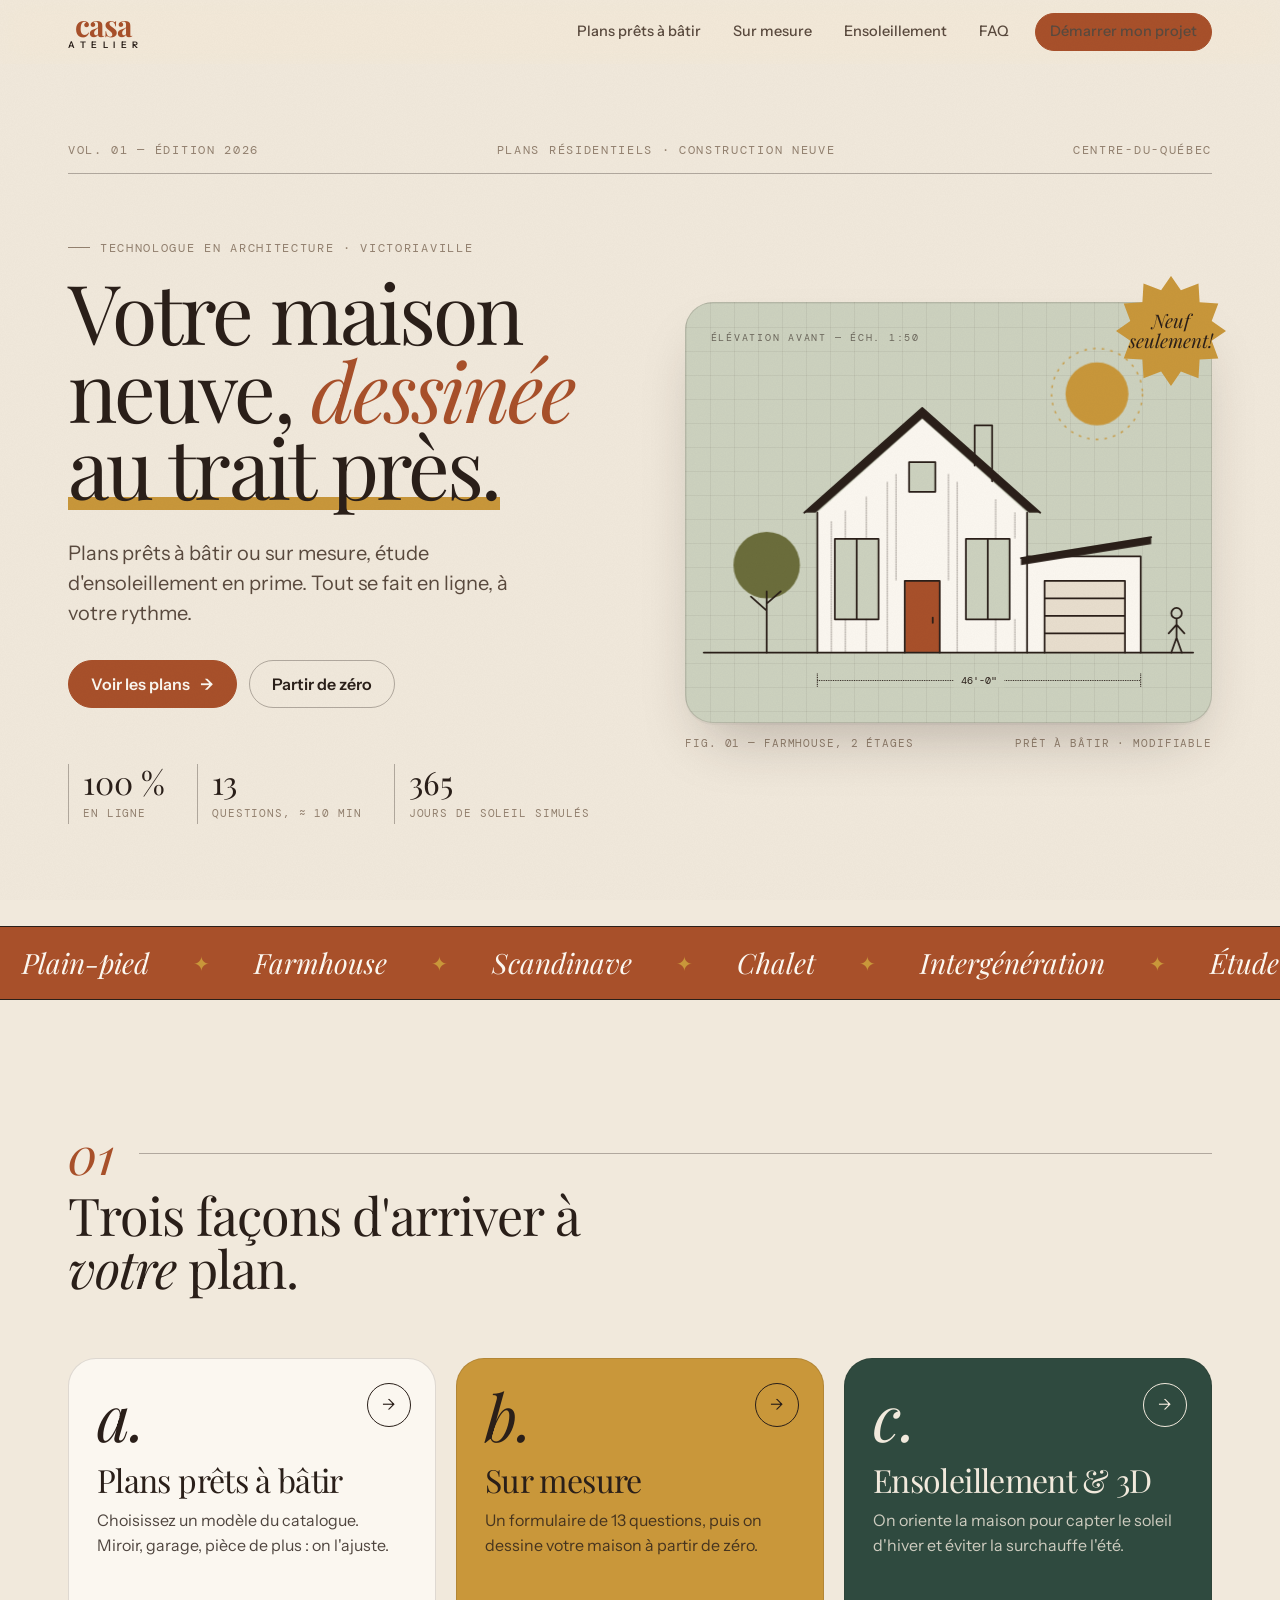
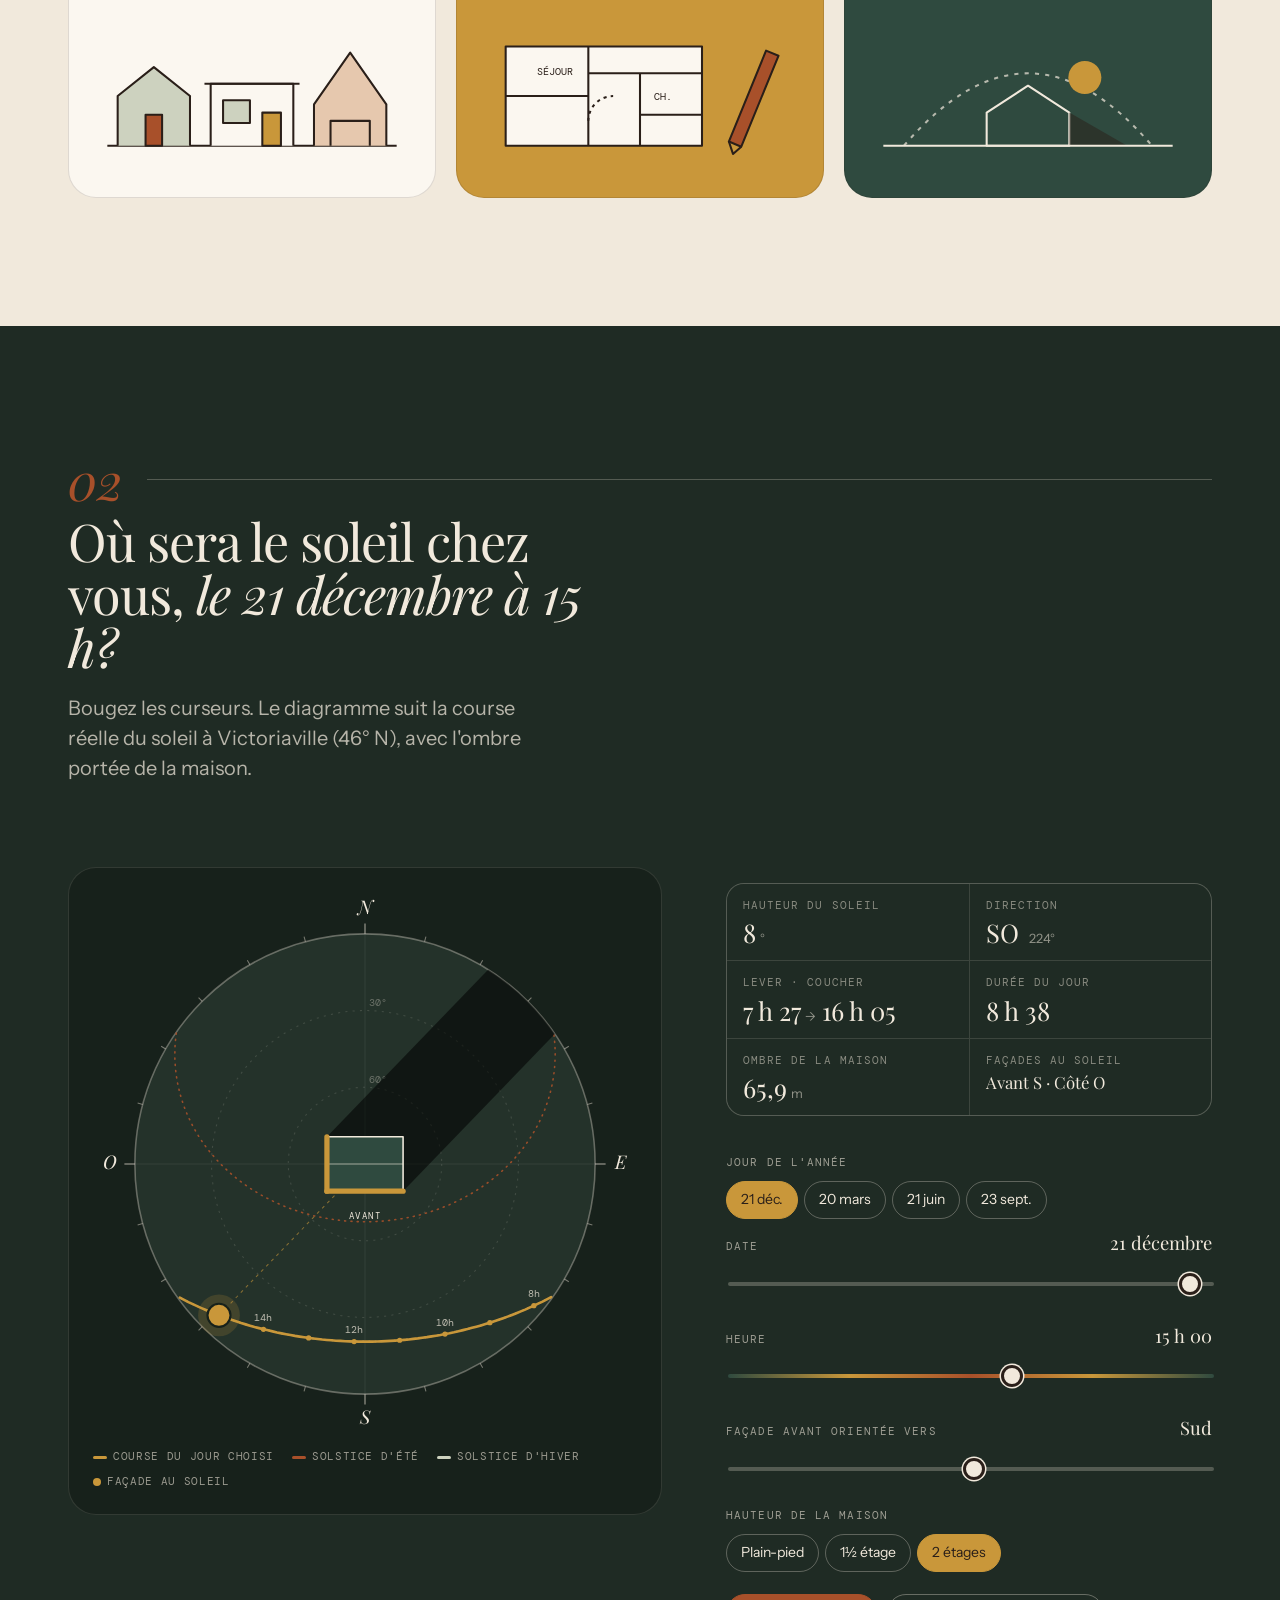
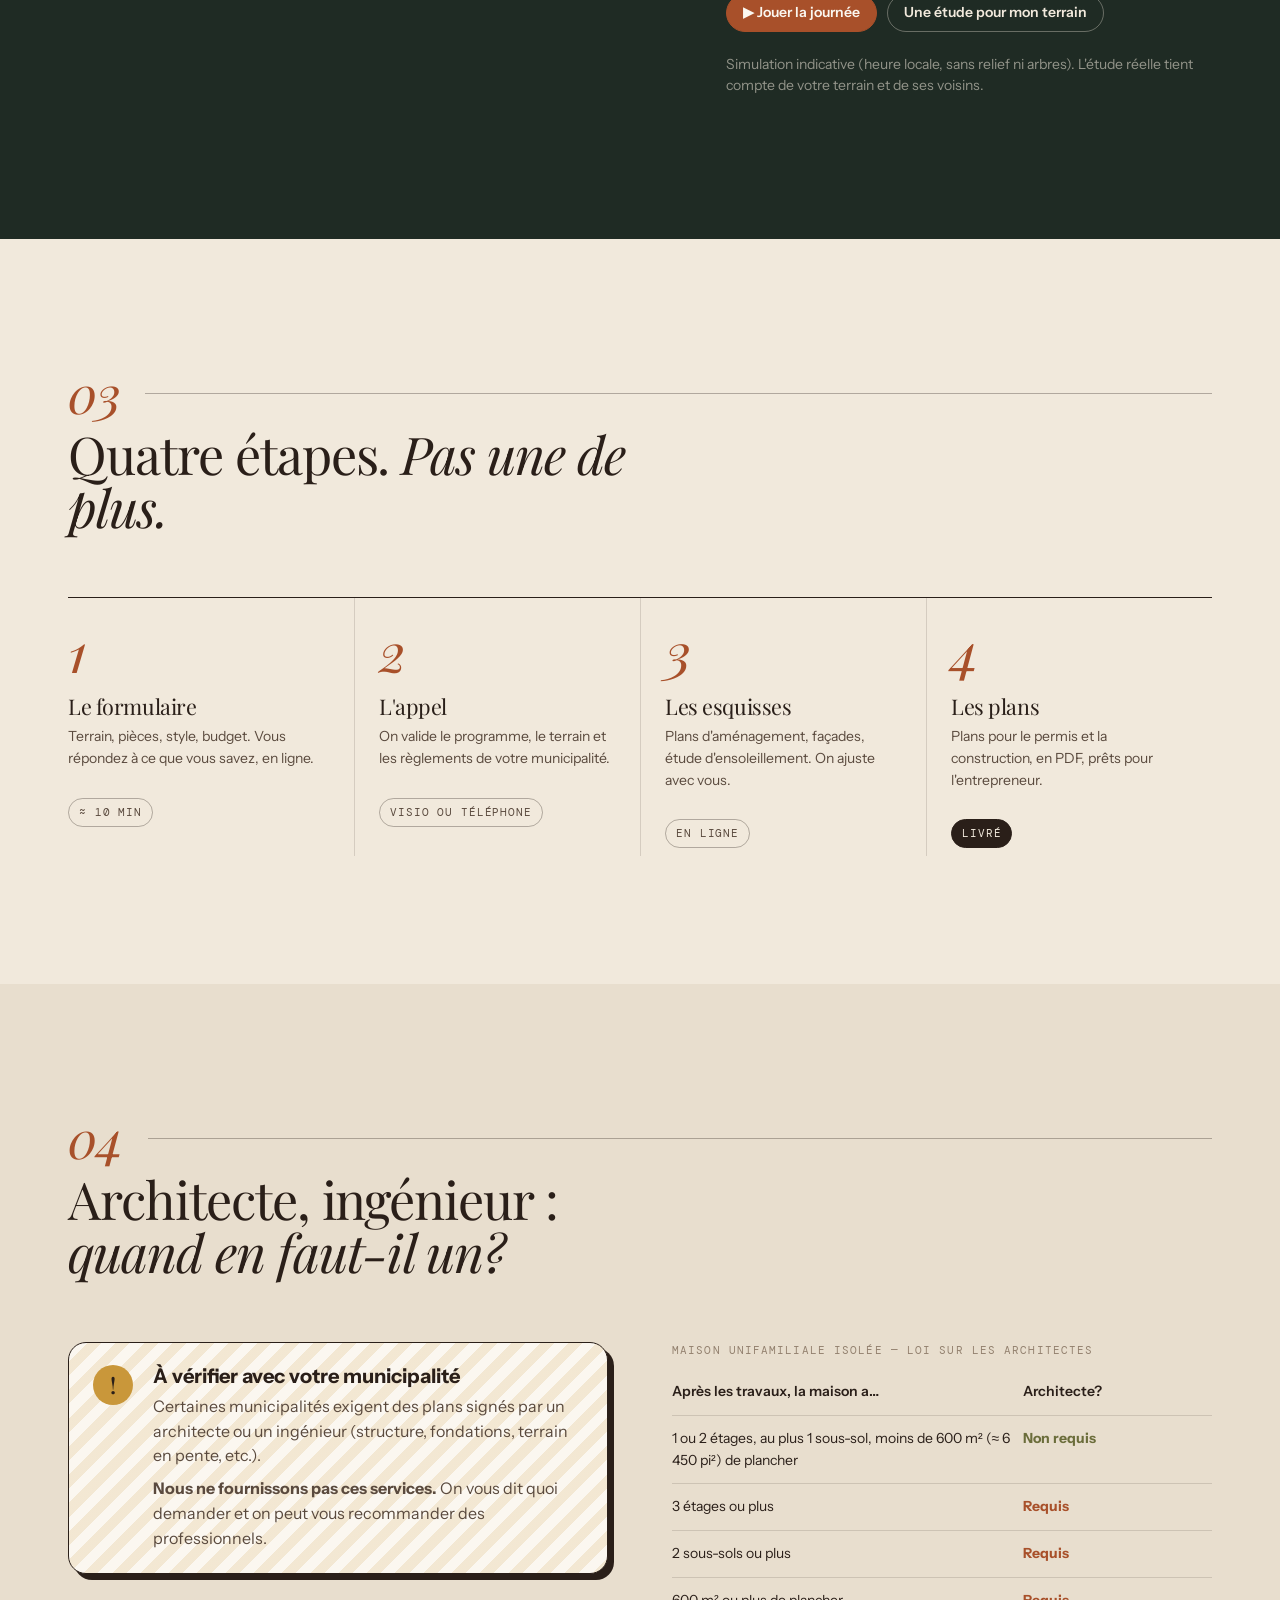
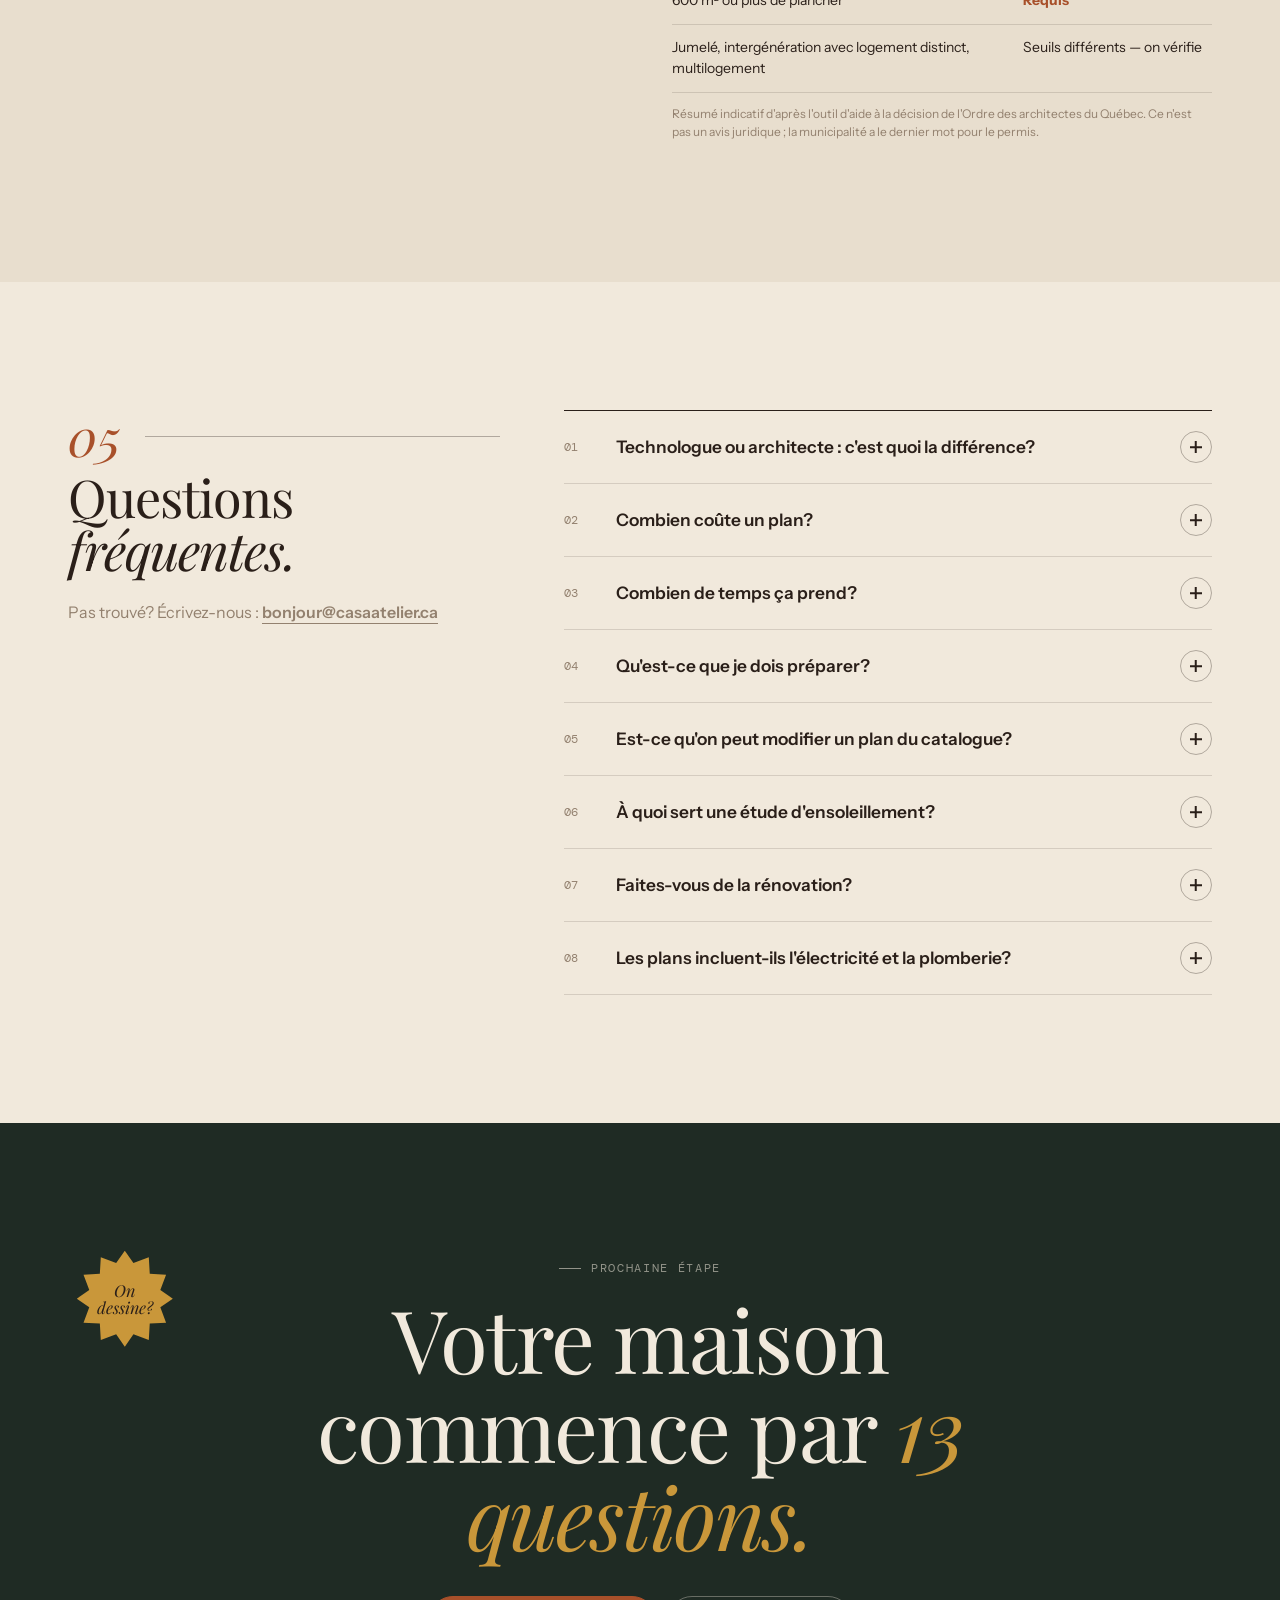
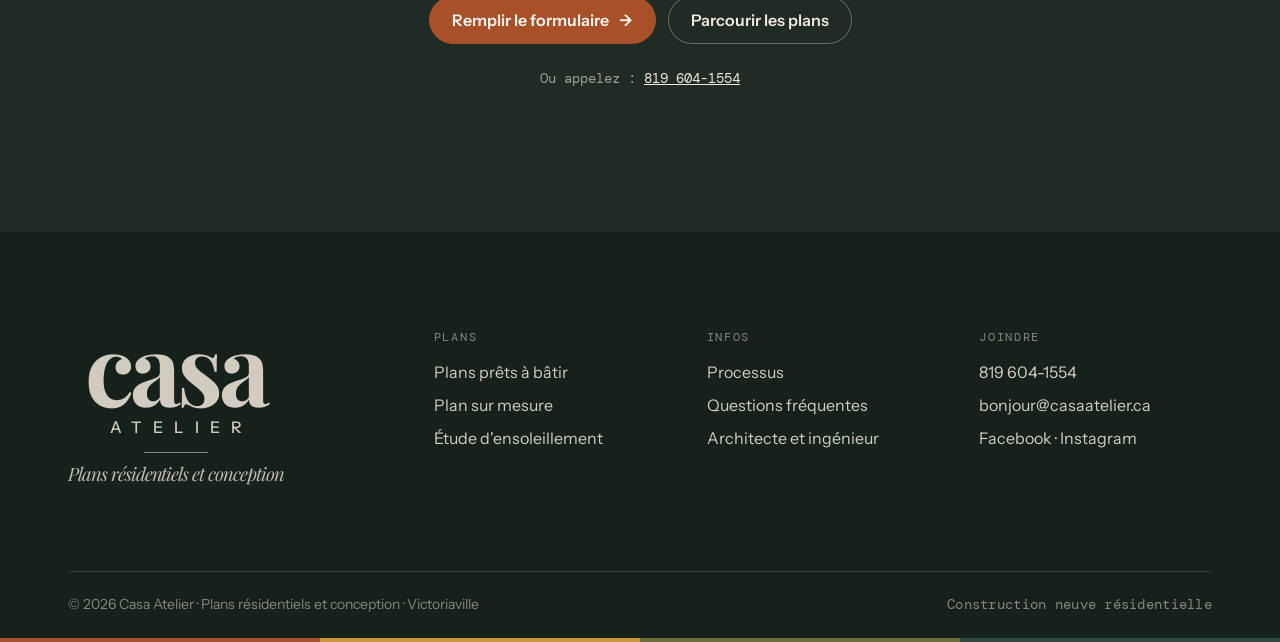
==== index.html @ b59f1036 "Site vitrine Casa Atelier : accueil, catalogue de plans, formulaire sur mesure Site statique (HTML, " ====
<!doctype html>
<html lang="fr-CA" class="no-js">
<head>
  <meta charset="utf-8">
  <meta name="viewport" content="width=device-width, initial-scale=1">
  <!-- Non indexable pour le moment : retirer cette ligne au lancement -->
  <meta name="robots" content="noindex, nofollow, noarchive">
  <title>Casa Atelier — Plans résidentiels et conception, Victoriaville</title>
  <meta name="description" content="Plans de maison neuve prêts à bâtir ou sur mesure, étude d'ensoleillement. Technologue en architecture à Victoriaville, Centre-du-Québec. Tout se fait en ligne.">
  <meta name="theme-color" content="#f1e9dc">
  <meta property="og:title" content="Casa Atelier — Plans résidentiels et conception">
  <meta property="og:description" content="Plans de maison neuve, prêts à bâtir ou sur mesure. Victoriaville, Centre-du-Québec.">
  <meta property="og:locale" content="fr_CA">
  <link rel="icon" href="assets/favicon.svg" type="image/svg+xml">
  <link rel="preconnect" href="https://fonts.googleapis.com">
  <link rel="preconnect" href="https://fonts.gstatic.com" crossorigin>
  <link href="https://fonts.googleapis.com/css2?family=DM+Mono:wght@400;500&family=Playfair+Display:ital,wght@0,400..900;1,400..900&family=Instrument+Sans:wght@400;500;600;700&display=swap" rel="stylesheet">
  <link rel="stylesheet" href="css/base.css">
  <link rel="stylesheet" href="css/accueil.css">
</head>
<body>
  <a class="skip" href="#contenu">Aller au contenu</a>

  <header class="nav" role="banner">
    <div class="wrap nav__inner">
      <a class="brand" href="index.html" aria-label="Casa Atelier — accueil">
        <span class="brand__word">casa</span>
        <span class="brand__sub">Atelier</span>
      </a>
      <button class="nav__toggle" aria-expanded="false" aria-controls="menu" aria-label="Menu"><span></span></button>
      <ul class="nav__links" id="menu">
        <li><a href="plans.html">Plans prêts à bâtir</a></li>
        <li><a href="sur-mesure.html">Sur mesure</a></li>
        <li><a href="index.html#soleil">Ensoleillement</a></li>
        <li><a href="index.html#faq">FAQ</a></li>
        <li class="nav__cta"><a class="btn btn--sm btn--accent" href="sur-mesure.html">Démarrer mon projet</a></li>
      </ul>
    </div>
  </header>

  <main id="contenu">

    <!-- ============ HÉROS ============ -->
    <section class="hero">
      <div class="wrap">
        <div class="hero__folio" aria-hidden="true">
          <span>Vol. 01 — Édition 2026</span>
          <span>Plans résidentiels · Construction neuve</span>
          <span>Centre-du-Québec</span>
        </div>

        <div class="hero__grid">
          <div>
            <span class="kicker">Technologue en architecture · Victoriaville</span>
            <h1 class="mt-2">Votre maison neuve, <em>dessinée</em> <span class="ul">au trait près.</span></h1>
            <p class="lede">Plans prêts à bâtir ou sur mesure, étude d'ensoleillement en prime. Tout se fait en ligne, à votre rythme.</p>
            <div class="row hero__cta">
              <a class="btn btn--accent" href="plans.html">Voir les plans <span class="arrow" aria-hidden="true">→</span></a>
              <a class="btn btn--ghost" href="sur-mesure.html">Partir de zéro</a>
            </div>
            <div class="hero__facts">
              <div><strong>100 %</strong><span>en ligne</span></div>
              <div><strong>13</strong><span>questions, ≈ 10 min</span></div>
              <div><strong>365</strong><span>jours de soleil simulés</span></div>
            </div>
          </div>

          <figure class="hero__art reveal" style="margin:0">
            <div class="burst hero__burst" aria-hidden="true"><span>Neuf<br>seulement!</span></div>
            <div class="hero__plate">
              <svg class="draw" viewBox="0 0 600 480" role="img" aria-labelledby="hero-t">
                <title id="hero-t">Élévation avant d'une maison de style farmhouse avec garage attenant</title>
                <text x="28" y="44" font-family="DM Mono, monospace" font-size="12" letter-spacing="2" fill="#2a1f19" opacity=".6">ÉLÉVATION AVANT — ÉCH. 1:50</text>
                <!-- soleil -->
                <g class="sun"><circle cx="470" cy="104" r="36" fill="#c9973a"/><circle cx="470" cy="104" r="52" fill="none" stroke="#c9973a" stroke-width="1.5" stroke-dasharray="3 7"/></g>
                <!-- remplissages -->
                <g class="fill">
                  <polygon points="150,240 270,133 390,240 390,400 150,400" fill="#fbf7f0"/>
                  <polygon points="135,240 270,120 405,240 392,240 270,132 148,240" fill="#2a1f19"/>
                  <rect x="390" y="290" width="130" height="110" fill="#fbf7f0"/>
                  <polygon points="383,292 532,268 532,276 383,300" fill="#2a1f19"/>
                  <rect x="250" y="318" width="40" height="82" fill="#a8502a"/>
                  <rect x="170" y="270" width="50" height="92" fill="#cdd2bf"/>
                  <rect x="320" y="270" width="50" height="92" fill="#cdd2bf"/>
                  <rect x="255" y="182" width="30" height="34" fill="#cdd2bf"/>
                  <circle cx="92" cy="300" r="38" fill="#6b6d3b"/>
                  <rect x="410" y="318" width="92" height="82" fill="#e8dece"/>
                </g>
                <!-- traits -->
                <g fill="none" stroke="#2a1f19" stroke-width="2" stroke-linejoin="round" stroke-linecap="round">
                  <path class="d1" pathLength="1" d="M150 400 V240 M390 240 V400 M135 240 L270 120 L405 240"/>
                  <path class="d1" pathLength="1" d="M330 186 V140 H350 V204"/>
                  <path class="d2" pathLength="1" d="M390 290 H520 V400 M383 292 L532 268"/>
                  <path class="d2" pathLength="1" d="M170 270 h50 v92 h-50 z M195 270 v92 M320 270 h50 v92 h-50 z M345 270 v92 M255 182 h30 v34 h-30 z"/>
                  <path class="d3" pathLength="1" d="M250 400 V318 H290 V400 M282 360 v6"/>
                  <path class="d3" pathLength="1" d="M410 400 V318 H502 V400 M410 338 H502 M410 358 H502 M410 378 H502"/>
                  <path class="d4" pathLength="1" d="M92 400 V330 M92 352 L74 336 M92 344 L108 330"/>
                  <path class="d4" pathLength="1" d="M561 383 V362 M561 383 L555 400 M561 383 L567 400 M561 368 L552 378 M561 368 L570 378"/>
                  <circle class="trace d4" pathLength="1" cx="561" cy="355" r="6"/>
                  <path class="d1" pathLength="1" d="M20 400 H580"/>
                </g>
                <!-- planches verticales -->
                <g stroke="#2a1f19" stroke-width=".8" opacity=".25" class="fill">
                  <path d="M166 250 V400 M182 238 V270 M182 362 V400 M230 205 V400 M240 196 V318 M300 196 V318 M310 205 V400 M376 240 V270 M376 362 V400 M230 205 M206 222 V270 M206 362 V400 M354 225 V270 M354 362 V400"/>
                </g>
                <!-- cote -->
                <g class="fill" font-family="DM Mono, monospace" font-size="12" fill="#2a1f19">
                  <path d="M150 432 H520 M150 424 V440 M520 424 V440" stroke="#2a1f19" stroke-width="1.2"/>
                  <rect x="306" y="424" width="58" height="16" fill="#cdd2bf"/>
                  <text x="335" y="436" text-anchor="middle">46'-0"</text>
                </g>
              </svg>
            </div>
            <figcaption class="hero__caption"><span>Fig. 01 — Farmhouse, 2 étages</span><span>Prêt à bâtir · modifiable</span></figcaption>
          </figure>
        </div>
      </div>
    </section>

    <div class="marquee" aria-hidden="true">
      <div class="marquee__track">
        <span>Plain-pied</span><span>Farmhouse</span><span>Scandinave</span><span>Chalet</span><span>Intergénération</span><span>Étude solaire</span><span>Plans pour permis</span><span>Modélisation 3D</span>
        <span>Plain-pied</span><span>Farmhouse</span><span>Scandinave</span><span>Chalet</span><span>Intergénération</span><span>Étude solaire</span><span>Plans pour permis</span><span>Modélisation 3D</span>
      </div>
    </div>

    <!-- ============ SERVICES ============ -->
    <section class="section" id="services">
      <div class="wrap">
        <div class="sec-head reveal">
          <span class="sec-head__num">01</span><span class="sec-head__rule"></span>
          <h2>Trois façons d'arriver à <em class="italic">votre</em> plan.</h2>
        </div>

        <div class="services">
          <a class="service service--a reveal" href="plans.html">
            <span class="service__go" aria-hidden="true">→</span>
            <span class="service__num">a.</span>
            <h3>Plans prêts à bâtir</h3>
            <p>Choisissez un modèle du catalogue. Miroir, garage, pièce de plus : on l'ajuste.</p>
            <div class="service__art" aria-hidden="true">
              <svg viewBox="0 0 300 120" fill="none" stroke="#2a1f19" stroke-width="2" stroke-linejoin="round">
                <path d="M10 110 H290"/>
                <path d="M20 110 V62 L55 34 L90 62 V110" fill="#cdd2bf"/><rect x="47" y="80" width="16" height="30" fill="#a8502a"/>
                <path d="M110 110 V50 H190 V110" fill="#fbf7f0"/><path d="M104 50 H196"/><rect x="122" y="66" width="26" height="22" fill="#cdd2bf"/><rect x="160" y="78" width="18" height="32" fill="#c9973a"/>
                <path d="M210 110 V70 L245 20 L280 70 V110" fill="#e6c8ae"/><path d="M226 110 V86 H264 V110"/>
              </svg>
            </div>
          </a>
          <a class="service service--b reveal" data-delay="1" href="sur-mesure.html">
            <span class="service__go" aria-hidden="true">→</span>
            <span class="service__num">b.</span>
            <h3>Sur mesure</h3>
            <p>Un formulaire de 13 questions, puis on dessine votre maison à partir de zéro.</p>
            <div class="service__art" aria-hidden="true">
              <svg viewBox="0 0 300 120" fill="none" stroke="#2a1f19" stroke-width="2" stroke-linejoin="round">
                <rect x="20" y="14" width="190" height="96" fill="#fbf7f0"/>
                <path d="M20 62 H100 V110 M100 62 V14 M100 40 H210 M150 40 V110 M150 80 H210"/>
                <path d="M100 86 a24 24 0 0 1 24 -24" stroke-dasharray="3 4"/>
                <text x="50" y="42" font-family="DM Mono" font-size="10" fill="#2a1f19" stroke="none">SÉJOUR</text>
                <text x="164" y="66" font-family="DM Mono" font-size="10" fill="#2a1f19" stroke="none">CH.</text>
                <path d="M236 106 L272 18 L284 23 L248 111 Z" fill="#a8502a"/><path d="M236 106 L240 118 L248 111"/>
              </svg>
            </div>
          </a>
          <a class="service service--c reveal" data-delay="2" href="#soleil">
            <span class="service__go" aria-hidden="true">→</span>
            <span class="service__num">c.</span>
            <h3>Ensoleillement &amp; 3D</h3>
            <p>On oriente la maison pour capter le soleil d'hiver et éviter la surchauffe l'été.</p>
            <div class="service__art" aria-hidden="true">
              <svg viewBox="0 0 300 120" fill="none" stroke="#f1e9dc" stroke-width="2" stroke-linejoin="round">
                <path d="M30 110 Q150 -30 270 110" stroke-dasharray="4 6" opacity=".7"/>
                <circle cx="205" cy="44" r="16" fill="#c9973a" stroke="none"/>
                <path d="M110 110 V78 L150 52 L190 78 V110 Z" fill="#2f4a3f"/>
                <path d="M190 110 L246 110 L190 78 Z" fill="#2a1f19" stroke="none" opacity=".5"/>
                <path d="M10 110 H290"/>
              </svg>
            </div>
          </a>
        </div>
      </div>
    </section>

    <!-- ============ ENSOLEILLEMENT ============ -->
    <section class="section section--ink sun" id="soleil">
      <div class="wrap">
        <div class="sec-head reveal">
          <span class="sec-head__num">02</span><span class="sec-head__rule"></span>
          <h2>Où sera le soleil chez vous, <em class="italic">le 21 décembre à 15 h?</em></h2>
          <p class="lede">Bougez les curseurs. Le diagramme suit la course réelle du soleil à Victoriaville (46° N), avec l'ombre portée de la maison.</p>
        </div>

        <div class="sun__grid">
          <div class="sun__stage reveal">
            <svg id="sun-svg" viewBox="0 0 520 520" role="img" aria-labelledby="sun-t sun-d">
              <title id="sun-t">Diagramme solaire interactif</title>
              <desc id="sun-d">Vue de dessus : le centre est le zénith, le cercle extérieur l'horizon. La maison est au centre avec son ombre.</desc>
            </svg>
            <div class="sun__legend" aria-hidden="true">
              <span><i style="background:#c9973a"></i>Course du jour choisi</span>
              <span><i style="background:#a8502a"></i>Solstice d'été</span>
              <span><i style="background:#cdd2bf"></i>Solstice d'hiver</span>
              <span><i style="background:#c9973a;height:8px;width:8px;border-radius:50%"></i>Façade au soleil</span>
            </div>
          </div>

          <div class="sun__panel reveal" data-delay="1">
            <dl class="sun__readout" aria-live="polite">
              <div><dt>Hauteur du soleil</dt><dd id="r-alt">—</dd></div>
              <div><dt>Direction</dt><dd id="r-az">—</dd></div>
              <div><dt>Lever · coucher</dt><dd id="r-rise">—</dd></div>
              <div><dt>Durée du jour</dt><dd id="r-len">—</dd></div>
              <div><dt>Ombre de la maison</dt><dd id="r-shadow">—</dd></div>
              <div><dt>Façades au soleil</dt><dd id="r-faces">—</dd></div>
            </dl>

            <div class="ctl">
              <span class="ctl__label" id="lbl-saison">Jour de l'année</span>
              <div class="seg" role="group" aria-labelledby="lbl-saison">
                <button type="button" data-day="355" aria-pressed="true">21 déc.</button>
                <button type="button" data-day="79">20 mars</button>
                <button type="button" data-day="172">21 juin</button>
                <button type="button" data-day="266">23 sept.</button>
              </div>
              <div class="ctl__head"><label for="in-day">Date</label><output id="o-day" for="in-day">21 décembre</output></div>
              <input class="range range--plain" id="in-day" type="range" min="1" max="365" value="355">
            </div>

            <div class="ctl">
              <div class="ctl__head"><label for="in-hour">Heure</label><output id="o-hour" for="in-hour">15 h 00</output></div>
              <input class="range" id="in-hour" type="range" min="300" max="1320" step="5" value="900">
            </div>

            <div class="ctl">
              <div class="ctl__head"><label for="in-rot">Façade avant orientée vers</label><output id="o-rot" for="in-rot">Sud</output></div>
              <input class="range range--plain" id="in-rot" type="range" min="0" max="355" step="5" value="180">
            </div>

            <div class="ctl">
              <span class="ctl__label" id="lbl-et">Hauteur de la maison</span>
              <div class="seg" role="group" aria-labelledby="lbl-et">
                <button type="button" data-h="5.5" aria-pressed="false">Plain-pied</button>
                <button type="button" data-h="7.5" aria-pressed="false">1½ étage</button>
                <button type="button" data-h="9" aria-pressed="true">2 étages</button>
              </div>
            </div>

            <div class="sun__play">
              <button class="btn btn--accent btn--sm" type="button" id="btn-play" aria-pressed="false">▶ Jouer la journée</button>
              <a class="btn btn--ghost btn--sm" href="sur-mesure.html">Une étude pour mon terrain</a>
            </div>
            <p class="sun__note">Simulation indicative (heure locale, sans relief ni arbres). L'étude réelle tient compte de votre terrain et de ses voisins.</p>
          </div>
        </div>
      </div>
    </section>

    <!-- ============ PROCESSUS ============ -->
    <section class="section" id="processus">
      <div class="wrap">
        <div class="sec-head reveal">
          <span class="sec-head__num">03</span><span class="sec-head__rule"></span>
          <h2>Quatre étapes. <em class="italic">Pas une de plus.</em></h2>
        </div>
        <ol class="steps reveal" style="list-style:none;margin:0;padding:0">
          <li class="step">
            <span class="step__n">1</span>
            <h3>Le formulaire</h3>
            <p>Terrain, pièces, style, budget. Vous répondez à ce que vous savez, en ligne.</p>
            <span class="tag">≈ 10 min</span>
          </li>
          <li class="step">
            <span class="step__n">2</span>
            <h3>L'appel</h3>
            <p>On valide le programme, le terrain et les règlements de votre municipalité.</p>
            <span class="tag">Visio ou téléphone</span>
          </li>
          <li class="step">
            <span class="step__n">3</span>
            <h3>Les esquisses</h3>
            <p>Plans d'aménagement, façades, étude d'ensoleillement. On ajuste avec vous.</p>
            <span class="tag">En ligne</span>
          </li>
          <li class="step">
            <span class="step__n">4</span>
            <h3>Les plans</h3>
            <p>Plans pour le permis et la construction, en PDF, prêts pour l'entrepreneur.</p>
            <span class="tag tag--solid">Livré</span>
          </li>
        </ol>
      </div>
    </section>

    <!-- ============ AVIS ============ -->
    <section class="section section--paper2" id="avis">
      <div class="wrap">
        <div class="sec-head reveal">
          <span class="sec-head__num">04</span><span class="sec-head__rule"></span>
          <h2>Architecte, ingénieur : <em class="italic">quand en faut-il un?</em></h2>
        </div>
        <div class="rules">
          <div class="reveal">
            <div class="notice" role="note">
              <span class="notice__icon" aria-hidden="true">!</span>
              <div>
                <h3>À vérifier avec votre municipalité</h3>
                <p>Certaines municipalités exigent des plans signés par un architecte ou un ingénieur (structure, fondations, terrain en pente, etc.).</p>
                <p><strong>Nous ne fournissons pas ces services.</strong> On vous dit quoi demander et on peut vous recommander des professionnels.</p>
              </div>
            </div>
          </div>
          <div class="reveal" data-delay="1">
            <table class="rules__table">
              <caption>Maison unifamiliale isolée — Loi sur les architectes</caption>
              <thead><tr><th scope="col">Après les travaux, la maison a…</th><th scope="col">Architecte?</th></tr></thead>
              <tbody>
                <tr><td>1 ou 2 étages, au plus 1 sous-sol, moins de 600 m² (≈ 6 450 pi²) de plancher</td><td class="ok">Non requis</td></tr>
                <tr><td>3 étages ou plus</td><td class="no">Requis</td></tr>
                <tr><td>2 sous-sols ou plus</td><td class="no">Requis</td></tr>
                <tr><td>600 m² ou plus de plancher</td><td class="no">Requis</td></tr>
                <tr><td>Jumelé, intergénération avec logement distinct, multilogement</td><td>Seuils différents — on vérifie</td></tr>
              </tbody>
            </table>
            <p class="rules__src">Résumé indicatif d'après l'outil d'aide à la décision de l'Ordre des architectes du Québec. Ce n'est pas un avis juridique ; la municipalité a le dernier mot pour le permis.</p>
          </div>
        </div>
      </div>
    </section>

    <!-- ============ FAQ ============ -->
    <section class="section" id="faq">
      <div class="wrap faq">
        <div class="reveal">
          <div class="sec-head" style="margin-bottom:24px">
            <span class="sec-head__num">05</span><span class="sec-head__rule"></span>
            <h2>Questions <em class="italic">fréquentes.</em></h2>
          </div>
          <p class="muted">Pas trouvé? Écrivez-nous : <a class="link" data-bt="courriel" href="#">bonjour@casaatelier.ca</a></p>
        </div>
        <div class="faq__list reveal" data-delay="1">
          <details>
            <summary><span class="n">01</span>Technologue ou architecte : c'est quoi la différence?<span class="plus" aria-hidden="true"></span></summary>
            <div><p>Pour une maison unifamiliale de 1 ou 2 étages, un technologue en architecture peut concevoir vos plans. Au-delà de certains seuils (voir plus haut), la loi exige un architecte.</p></div>
          </details>
          <details>
            <summary><span class="n">02</span>Combien coûte un plan?<span class="plus" aria-hidden="true"></span></summary>
            <div><p>Ça dépend de la superficie, du nombre d'étages et de la complexité. Un plan du catalogue coûte moins cher qu'un plan sur mesure. Envoyez le formulaire : vous recevez une estimation.</p></div>
          </details>
          <details>
            <summary><span class="n">03</span>Combien de temps ça prend?<span class="plus" aria-hidden="true"></span></summary>
            <div><p>Un modèle du catalogue sans changement se livre rapidement. Pour le sur mesure, le délai dépend surtout du nombre d'allers-retours sur les esquisses. Plus vos idées sont claires au départ, plus ça va vite.</p></div>
          </details>
          <details>
            <summary><span class="n">04</span>Qu'est-ce que je dois préparer?<span class="plus" aria-hidden="true"></span></summary>
            <div><p>Le certificat de localisation ou le plan du terrain, le règlement de zonage de votre municipalité (marges, hauteur, revêtements), et vos inspirations (Pinterest, photos, croquis). Rien n'est obligatoire pour commencer.</p></div>
          </details>
          <details>
            <summary><span class="n">05</span>Est-ce qu'on peut modifier un plan du catalogue?<span class="plus" aria-hidden="true"></span></summary>
            <div><p>Oui : effet miroir, garage ajouté ou agrandi, pièce de plus, sous-sol, revêtement. Indiquez le modèle dans le formulaire et décrivez les changements.</p></div>
          </details>
          <details>
            <summary><span class="n">06</span>À quoi sert une étude d'ensoleillement?<span class="plus" aria-hidden="true"></span></summary>
            <div><p>À placer les pièces de vie et les fenêtres au bon endroit : soleil d'hiver dans le séjour, moins de surchauffe l'été, terrasse au soleil en fin de journée. C'est gratuit en énergie et ça se décide sur papier.</p></div>
          </details>
          <details>
            <summary><span class="n">07</span>Faites-vous de la rénovation?<span class="plus" aria-hidden="true"></span></summary>
            <div><p>Non : on se concentre sur la construction neuve résidentielle (maison, chalet, intergénération, jumelé, garage détaché).</p></div>
          </details>
          <details>
            <summary><span class="n">08</span>Les plans incluent-ils l'électricité et la plomberie?<span class="plus" aria-hidden="true"></span></summary>
            <div><p>Les plans pour permis comprennent les vues en plan, les façades, une coupe type et les détails de construction. Les plans mécaniques détaillés (électricité, plomberie, ventilation) sont faits par les entrepreneurs spécialisés.</p></div>
          </details>
        </div>
      </div>
    </section>

    <!-- ============ APPEL FINAL ============ -->
    <section class="section section--ink final">
      <div class="burst final__burst" aria-hidden="true"><span>On<br>dessine?</span></div>
      <div class="wrap reveal">
        <span class="kicker">Prochaine étape</span>
        <h2 class="mt-2">Votre maison commence par <em>13 questions.</em></h2>
        <div class="row">
          <a class="btn btn--accent" href="sur-mesure.html">Remplir le formulaire <span class="arrow" aria-hidden="true">→</span></a>
          <a class="btn btn--ghost" href="plans.html">Parcourir les plans</a>
        </div>
        <p class="final__phone">Ou appelez : <a data-bt="telephone" href="#">819 604-1554</a></p>
      </div>
    </section>
  </main>

  <footer class="footer">
    <div class="wrap">
      <div class="footer__grid">
        <div>
          <a class="lockup footer__big" href="index.html" aria-label="Casa Atelier — accueil">
            <span class="lockup__word">casa</span>
            <span class="lockup__sub">Atelier</span>
            <span class="lockup__rule" aria-hidden="true"></span>
            <span class="lockup__tag">Plans résidentiels et conception</span>
          </a>
        </div>
        <div>
          <h4>Plans</h4>
          <ul>
            <li><a href="plans.html">Plans prêts à bâtir</a></li>
            <li><a href="sur-mesure.html">Plan sur mesure</a></li>
            <li><a href="index.html#soleil">Étude d'ensoleillement</a></li>
          </ul>
        </div>
        <div>
          <h4>Infos</h4>
          <ul>
            <li><a href="index.html#processus">Processus</a></li>
            <li><a href="index.html#faq">Questions fréquentes</a></li>
            <li><a href="index.html#avis">Architecte et ingénieur</a></li>
          </ul>
        </div>
        <div>
          <h4>Joindre</h4>
          <ul>
            <li><a data-bt="telephone" href="#">819 604-1554</a></li>
            <li><a data-bt="courriel" href="#">bonjour@casaatelier.ca</a></li>
            <li><a data-bt="facebook" href="#" rel="noopener">Facebook</a> · <a data-bt="instagram" href="#" rel="noopener">Instagram</a></li>
          </ul>
        </div>
      </div>
      <div class="footer__base">
        <span>© <span data-bt="annee">2026</span> Casa Atelier · Plans résidentiels et conception · Victoriaville</span>
        <span class="mono">Construction neuve résidentielle</span>
      </div>
    </div>
    <div class="stripes stripes--thin" aria-hidden="true"><span></span><span></span><span></span><span></span></div>
  </footer>

  <script src="js/config.js"></script>
  <script src="js/site.js"></script>
  <script src="js/soleil.js"></script>
</body>
</html>
---- css/base.css ----
/* ==========================================================================
   Casa Atelier — Plans résidentiels et conception
   Système visuel : 50 % Apple (espace, clarté, verre dépoli, mouvement doux)
                    25 % magazine d'architecture (folios, filets, serif éditorial)
                    25 % catalogue rétro années 60 (bandes de couleur, étiquettes,
                         pastilles « N° », pastel crème, éclats)
   ========================================================================== */

:root {
  /* Papier et encre */
  --paper: #f1e9dc;
  --paper-2: #e8dece;
  --paper-3: #ddd1bd;
  --white: #fbf7f0;
  --ink: #2a1f19;
  --ink-2: #5a4a3e;
  --ink-3: #93816f;
  --line: rgba(42, 31, 25, 0.14);
  --line-strong: rgba(42, 31, 25, 0.32);

  /* Palette Casa Atelier (rouille, ocre, olive, forêt) — noms hérités du premier jet */
  --forest: #1f2b24;
  --forest-2: #17211b;
  --tangerine: #a8502a;
  --tangerine-2: #8c3f1e;
  --mustard: #c9973a;
  --avocado: #6b6d3b;
  --teal: #2f4a3f;
  --sky: #cdd2bf;
  --blush: #e6c8ae;

  /* Typographie */
  --f-display: "Playfair Display", "Didot", "Bodoni 72", Georgia, serif;
  --f-body: "Instrument Sans", -apple-system, BlinkMacSystemFont, "Segoe UI", sans-serif;
  --f-mono: "DM Mono", ui-monospace, "SFMono-Regular", Consolas, monospace;

  /* Échelle */
  --t-xs: 0.75rem;
  --t-sm: 0.875rem;
  --t-md: 1rem;
  --t-lg: 1.25rem;
  --t-xl: clamp(1.5rem, 1.2rem + 1.2vw, 2rem);
  --t-2xl: clamp(2rem, 1.4rem + 2.6vw, 3.25rem);
  --t-3xl: clamp(2.6rem, 1.6rem + 4.8vw, 5.5rem);
  --t-hero: clamp(3rem, 1.4rem + 7.4vw, 8.5rem);

  /* Formes et mouvement */
  --r-sm: 10px;
  --r-md: 18px;
  --r-lg: 28px;
  --r-pill: 999px;
  --shadow: 0 1px 0 rgba(42, 31, 25, 0.04), 0 12px 32px -12px rgba(42, 31, 25, 0.18);
  --shadow-lg: 0 2px 0 rgba(42, 31, 25, 0.04), 0 30px 60px -20px rgba(42, 31, 25, 0.28);
  --ease: cubic-bezier(0.22, 1, 0.36, 1);

  --gutter: clamp(16px, 4vw, 48px);
  --max: 1240px;
  --nav-h: 64px;
}

/* ---------- Réinitialisation ---------- */
*, *::before, *::after { box-sizing: border-box; }
html { -webkit-text-size-adjust: 100%; scroll-behavior: smooth; scroll-padding-top: calc(var(--nav-h) + 16px); }
body {
  margin: 0;
  background: var(--paper);
  color: var(--ink);
  font-family: var(--f-body);
  font-size: var(--t-md);
  line-height: 1.55;
  -webkit-font-smoothing: antialiased;
  text-rendering: optimizeLegibility;
  overflow-x: hidden;
}
img, svg { display: block; max-width: 100%; }
a { color: inherit; }
button, input, select, textarea { font: inherit; color: inherit; }
::selection { background: var(--mustard); color: var(--ink); }
:focus-visible { outline: 2.5px solid var(--tangerine); outline-offset: 3px; border-radius: 6px; }

/* Grain de papier très discret (catalogue imprimé) */
body::before {
  content: "";
  position: fixed; inset: 0;
  pointer-events: none; z-index: 1000;
  opacity: 0.35;
  mix-blend-mode: multiply;
  background-image: url("data:image/svg+xml;utf8,<svg xmlns='http://www.w3.org/2000/svg' width='160' height='160'><filter id='n'><feTurbulence type='fractalNoise' baseFrequency='.9' numOctaves='2' stitchTiles='stitch'/><feColorMatrix values='0 0 0 0 0.11  0 0 0 0 0.1  0 0 0 0 0.09  0 0 0 0.09 0'/></filter><rect width='100%' height='100%' filter='url(%23n)'/></svg>");
}

.sr-only {
  position: absolute; width: 1px; height: 1px; padding: 0; margin: -1px;
  overflow: hidden; clip: rect(0 0 0 0); white-space: nowrap; border: 0;
}
.skip {
  position: absolute; left: 16px; top: -60px; z-index: 2000;
  background: var(--ink); color: var(--paper); padding: 10px 16px; border-radius: var(--r-pill);
  text-decoration: none; transition: top .2s;
}
.skip:focus { top: 12px; }

/* ---------- Mise en page ---------- */
.wrap { width: 100%; max-width: var(--max); margin-inline: auto; padding-inline: var(--gutter); }
.section { padding-block: clamp(72px, 10vw, 140px); position: relative; }
.section--tight { padding-block: clamp(48px, 6vw, 80px); }
.section--ink { background: var(--forest); color: var(--paper); }
.section--paper2 { background: var(--paper-2); }

/* ---------- Typographie ---------- */
.display, h1, h2, h3 {
  font-family: var(--f-display);
  font-weight: 400;
  font-variation-settings: "SOFT" 100, "WONK" 0, "opsz" 144;
  letter-spacing: -0.02em;
  line-height: 1.02;
  margin: 0;
}
h1 { font-size: var(--t-3xl); }
h2 { font-size: var(--t-2xl); }
h3 { font-size: var(--t-xl); line-height: 1.12; }
.italic, em.display-em {
  font-style: italic;
  font-variation-settings: "SOFT" 100, "WONK" 1, "opsz" 144;
}
p { margin: 0 0 1em; }
.lede { font-size: var(--t-lg); color: var(--ink-2); max-width: 36ch; line-height: 1.5; }
.section--ink .lede { color: rgba(241, 233, 220, 0.72); }

/* Étiquette mono façon fiche technique : « N° 03 — SERVICE » */
.kicker {
  font-family: var(--f-mono);
  font-size: var(--t-xs);
  letter-spacing: 0.14em;
  text-transform: uppercase;
  color: var(--ink-3);
  display: inline-flex; align-items: center; gap: 10px;
}
.kicker::before {
  content: ""; width: 22px; height: 1px; background: currentColor;
}
.section--ink .kicker { color: rgba(241, 233, 220, 0.55); }

.mono { font-family: var(--f-mono); letter-spacing: 0.02em; }

/* En-tête de section façon magazine : numéro + filet + titre */
.sec-head {
  display: grid;
  grid-template-columns: auto 1fr;
  gap: 8px 24px;
  align-items: end;
  margin-bottom: clamp(36px, 5vw, 64px);
}
.sec-head__num {
  font-family: var(--f-display);
  font-size: var(--t-2xl);
  font-style: italic;
  color: var(--tangerine);
  line-height: 1;
}
.sec-head__rule { height: 1px; background: var(--line-strong); align-self: center; }
.section--ink .sec-head__rule { background: rgba(241, 233, 220, 0.25); }
.sec-head h2 { grid-column: 1 / -1; max-width: 18ch; }
.sec-head .lede { grid-column: 1 / -1; margin-top: 12px; }

/* ---------- Bande 1965 (trois couleurs) ---------- */
.stripes {
  display: flex; height: 10px; width: 100%;
}
.stripes span { flex: 1; }
.stripes span:nth-child(1) { background: var(--tangerine); }
.stripes span:nth-child(2) { background: var(--mustard); }
.stripes span:nth-child(3) { background: var(--avocado); }
.stripes span:nth-child(4) { background: var(--teal); }
.stripes--thin { height: 4px; }
.stripes--short { width: 88px; height: 6px; border-radius: 3px; overflow: hidden; }

/* ---------- Boutons ---------- */
.btn {
  --bg: var(--ink); --fg: var(--paper);
  display: inline-flex; align-items: center; justify-content: center; gap: 10px;
  min-height: 48px; padding: 0 22px;
  border-radius: var(--r-pill);
  border: 1.5px solid var(--bg);
  background: var(--bg); color: var(--fg);
  font-weight: 600; font-size: var(--t-md);
  text-decoration: none; cursor: pointer;
  transition: transform .35s var(--ease), background .2s, color .2s, box-shadow .35s var(--ease);
  white-space: nowrap;
}
.btn:hover { transform: translateY(-2px); box-shadow: 0 10px 24px -10px rgba(42,31,25,.45); }
.btn:active { transform: translateY(0); }
.btn--accent { --bg: var(--tangerine); --fg: var(--white); }
.btn--accent:hover { --bg: var(--tangerine-2); }
.btn--ghost { --bg: transparent; --fg: var(--ink); border-color: var(--line-strong); }
.btn--ghost:hover { --bg: var(--ink); --fg: var(--paper); }
.section--ink .btn--ghost { --fg: var(--paper); border-color: rgba(241,233,220,.35); }
.section--ink .btn--ghost:hover { --bg: var(--paper); --fg: var(--ink); }
.btn--sm { min-height: 38px; padding: 0 16px; font-size: var(--t-sm); }
.btn .arrow { transition: transform .35s var(--ease); }
.btn:hover .arrow { transform: translateX(4px); }

.link {
  font-weight: 600; text-decoration: none;
  background: linear-gradient(currentColor, currentColor) 0 100% / 100% 1.5px no-repeat;
  padding-bottom: 2px;
  transition: background-size .35s var(--ease);
}
.link:hover { background-size: 0 1.5px; background-position: 100% 100%; }

/* ---------- Pastilles / étiquettes ---------- */
.tag {
  display: inline-flex; align-items: center; gap: 6px;
  font-family: var(--f-mono); font-size: 11px; letter-spacing: 0.08em; text-transform: uppercase;
  padding: 5px 10px; border-radius: var(--r-pill);
  border: 1px solid var(--line-strong); color: var(--ink-2);
  background: transparent;
}
.tag--solid { background: var(--ink); color: var(--paper); border-color: var(--ink); }
.tag--tangerine { background: var(--tangerine); color: var(--white); border-color: var(--tangerine); }
.tag--mustard { background: var(--mustard); color: var(--ink); border-color: var(--mustard); }
.tag--avocado { background: var(--avocado); color: var(--white); border-color: var(--avocado); }
.tag--teal { background: var(--teal); color: var(--white); border-color: var(--teal); }

/* Éclat rétro (« Nouveau! », « Prêt à bâtir ») */
.burst {
  --size: 92px;
  width: var(--size); height: var(--size);
  display: grid; place-items: center; text-align: center;
  background: var(--mustard); color: var(--ink);
  font-family: var(--f-display); font-style: italic; font-size: calc(var(--size) * 0.17); line-height: 1.05;
  clip-path: polygon(50% 0%, 59% 13%, 75% 7%, 76% 24%, 93% 25%, 87% 41%, 100% 50%, 87% 59%, 93% 75%, 76% 76%, 75% 93%, 59% 87%, 50% 100%, 41% 87%, 25% 93%, 24% 76%, 7% 75%, 13% 59%, 0% 50%, 13% 41%, 7% 25%, 24% 24%, 25% 7%, 41% 13%);
  animation: burst-spin 40s linear infinite;
}
.burst > span { animation: burst-spin 40s linear infinite reverse; display: block; padding: 18%; }
@keyframes burst-spin { to { transform: rotate(360deg); } }

/* ---------- Cartes ---------- */
.card {
  background: var(--white);
  border-radius: var(--r-lg);
  border: 1px solid var(--line);
  box-shadow: var(--shadow);
  overflow: hidden;
  transition: transform .5s var(--ease), box-shadow .5s var(--ease);
}
.card--hover:hover { transform: translateY(-6px); box-shadow: var(--shadow-lg); }

/* ---------- Avis (municipalités / architecte / ingénieur) ---------- */
.notice {
  display: grid; grid-template-columns: auto 1fr; gap: 16px 20px;
  padding: 22px 24px;
  border-radius: var(--r-md);
  background: repeating-linear-gradient(-45deg, rgba(201,151,58,.16) 0 10px, transparent 10px 20px), var(--white);
  border: 1.5px solid var(--ink);
  box-shadow: 6px 6px 0 var(--ink);
}
.notice__icon {
  width: 40px; height: 40px; border-radius: 50%;
  background: var(--mustard); color: var(--ink);
  display: grid; place-items: center;
  font-family: var(--f-display); font-weight: 600; font-size: 22px;
}
.notice h3 { font-size: var(--t-lg); margin-bottom: 6px; font-family: var(--f-body); font-weight: 700; letter-spacing: 0; }
.notice p { margin: 0; color: var(--ink-2); }
.notice p + p { margin-top: 8px; }

/* ---------- Navigation (verre dépoli, à la Apple) ---------- */
.nav {
  position: sticky; top: 0; z-index: 100;
  height: var(--nav-h);
  background: rgba(241, 233, 220, 0.72);
  -webkit-backdrop-filter: saturate(180%) blur(18px);
  backdrop-filter: saturate(180%) blur(18px);
  border-bottom: 1px solid transparent;
  transition: border-color .3s;
}
.nav.is-scrolled { border-bottom-color: var(--line); }
.nav__inner {
  height: 100%;
  display: flex; align-items: center; justify-content: space-between; gap: 16px;
}
.brand {
  display: inline-flex; flex-direction: column; align-items: center; gap: 3px;
  text-decoration: none; color: var(--ink); line-height: 1;
}
.brand__word {
  font-family: var(--f-display); font-weight: 700; font-size: 30px;
  letter-spacing: -0.035em; line-height: .78; color: var(--tangerine);
}
.brand__sub {
  font-family: var(--f-body); font-weight: 600; font-size: 9px;
  letter-spacing: .62em; margin-right: -.62em; text-transform: uppercase; color: var(--ink);
}

/* Logo complet : casa / ATELIER / filet / signature */
.lockup { display: inline-flex; flex-direction: column; align-items: center; text-align: center; color: inherit; }
.lockup__word { font-family: var(--f-display); font-weight: 700; font-size: clamp(4rem, 3rem + 4vw, 6.5rem); letter-spacing: -0.04em; line-height: .78; }
.lockup__sub { font-family: var(--f-body); font-weight: 500; font-size: clamp(.8rem, .7rem + .4vw, 1rem); letter-spacing: .7em; margin-right: -.7em; text-transform: uppercase; margin-top: 14px; }
.lockup__rule { width: 64px; height: 1px; background: currentColor; opacity: .6; margin: 16px 0 12px; }
.lockup__tag { font-family: var(--f-display); font-style: italic; font-size: clamp(.95rem, .85rem + .4vw, 1.15rem); opacity: .9; }

.nav__links { display: flex; align-items: center; gap: 4px; list-style: none; margin: 0; padding: 0; }
.nav__links a {
  display: inline-flex; align-items: center; min-height: 38px; padding: 0 14px;
  border-radius: var(--r-pill);
  text-decoration: none; font-size: 14.5px; font-weight: 500; color: var(--ink-2);
  transition: background .2s, color .2s;
}
.nav__links a:hover { background: rgba(42,31,25,.06); color: var(--ink); }
.nav__links a[aria-current="page"] { color: var(--ink); background: rgba(42,31,25,.08); }
.nav__cta { margin-left: 8px; }

.nav__toggle {
  display: none;
  width: 44px; height: 44px; border-radius: 50%;
  border: 1px solid var(--line-strong); background: transparent; cursor: pointer;
  position: relative;
}
.nav__toggle span, .nav__toggle span::before, .nav__toggle span::after {
  position: absolute; left: 50%; top: 50%; width: 18px; height: 1.5px; background: var(--ink);
  transform: translate(-50%, -50%); transition: transform .3s var(--ease), opacity .2s;
}
.nav__toggle span::before, .nav__toggle span::after { content: ""; }
.nav__toggle span::before { transform: translate(-50%, -6px); }
.nav__toggle span::after { transform: translate(-50%, 4.5px); }
.nav.is-open .nav__toggle span { background: transparent; }
.nav.is-open .nav__toggle span::before { transform: translate(-50%, -0.75px) rotate(45deg); }
.nav.is-open .nav__toggle span::after { transform: translate(-50%, -0.75px) rotate(-45deg); }

@media (max-width: 860px) {
  .nav__toggle { display: block; }
  .nav__links {
    position: fixed; left: 0; right: 0; top: var(--nav-h);
    flex-direction: column; align-items: stretch; gap: 0;
    padding: 12px var(--gutter) 28px;
    background: var(--paper);
    border-bottom: 1px solid var(--line);
    transform: translateY(-8px); opacity: 0; visibility: hidden;
    transition: transform .35s var(--ease), opacity .25s, visibility 0s .35s;
  }
  .nav.is-open .nav__links { transform: none; opacity: 1; visibility: visible; transition: transform .35s var(--ease), opacity .25s; }
  .nav__links a { min-height: 52px; font-size: 18px; border-radius: 12px; padding: 0 12px; }
  .nav__cta { margin: 12px 0 0; }
  .nav__cta .btn { width: 100%; }
}

/* ---------- Pied de page ---------- */
.footer { background: var(--forest-2); color: var(--paper); padding-top: clamp(56px, 8vw, 96px); }
.footer__grid {
  display: grid; gap: 40px;
  grid-template-columns: 1.4fr repeat(3, 1fr);
}
.footer__big { color: var(--blush);
  font-family: var(--f-display); font-size: var(--t-2xl); line-height: 1.02; letter-spacing: -0.02em;
  font-variation-settings: "SOFT" 100, "opsz" 144;
}
.footer__big em { font-style: italic; color: var(--mustard); }
.footer h4 {
  font-family: var(--f-mono); font-weight: 400; font-size: var(--t-xs); letter-spacing: .14em; text-transform: uppercase;
  color: rgba(241,233,220,.5); margin: 0 0 14px;
}
.footer ul { list-style: none; margin: 0; padding: 0; display: grid; gap: 8px; }
.footer a { text-decoration: none; color: rgba(241,233,220,.86); }
.footer a:hover { color: var(--mustard); }
.footer__base {
  margin-top: clamp(48px, 7vw, 88px);
  padding-block: 22px;
  border-top: 1px solid rgba(241,233,220,.14);
  display: flex; flex-wrap: wrap; justify-content: space-between; gap: 12px;
  font-size: var(--t-sm); color: rgba(241,233,220,.5);
}
@media (max-width: 860px) {
  .footer__grid { grid-template-columns: 1fr 1fr; }
  .footer__grid > :first-child { grid-column: 1 / -1; }
}
@media (max-width: 480px) {
  .footer__grid { grid-template-columns: 1fr; }
}

/* ---------- Apparition au défilement ---------- */
.reveal { opacity: 0; transform: translateY(28px); transition: opacity .9s var(--ease), transform .9s var(--ease); }
.reveal.is-in { opacity: 1; transform: none; }
.reveal[data-delay="1"] { transition-delay: .08s; }
.reveal[data-delay="2"] { transition-delay: .16s; }
.reveal[data-delay="3"] { transition-delay: .24s; }
.no-js .reveal { opacity: 1; transform: none; }

@media (prefers-reduced-motion: reduce) {
  html { scroll-behavior: auto; }
  *, *::before, *::after { animation-duration: .001ms !important; animation-iteration-count: 1 !important; transition-duration: .001ms !important; }
  .reveal { opacity: 1; transform: none; }
}

/* ---------- En-tête de page intérieure ---------- */
.page-head { padding-top: clamp(48px, 7vw, 96px); padding-bottom: clamp(32px, 4vw, 56px); }
.page-head h1 { max-width: 14ch; margin-top: 18px; }
.page-head .lede { margin-top: 20px; }

/* ---------- Utilitaires ---------- */
.row { display: flex; flex-wrap: wrap; gap: 12px; align-items: center; }
.mt-0 { margin-top: 0; } .mt-1 { margin-top: 8px; } .mt-2 { margin-top: 16px; } .mt-3 { margin-top: 24px; } .mt-4 { margin-top: 40px; }
.muted { color: var(--ink-3); }
.center { text-align: center; }

@media print {
  body::before, .nav, .footer, .no-print { display: none !important; }
  body { background: #fff; }
}
---- css/accueil.css ----
/* ===================== Accueil ===================== */

/* ---------- Héros ---------- */
.hero { position: relative; padding-top: clamp(40px, 6vw, 80px); padding-bottom: clamp(56px, 8vw, 110px); overflow: hidden; }
.hero__folio {
  display: flex; justify-content: space-between; gap: 16px;
  padding-bottom: 14px; margin-bottom: clamp(28px, 5vw, 56px);
  border-bottom: 1px solid var(--line-strong);
  font-family: var(--f-mono); font-size: var(--t-xs); letter-spacing: .14em; text-transform: uppercase; color: var(--ink-3);
}
.hero__grid { display: grid; grid-template-columns: 1.05fr 1fr; gap: clamp(32px, 5vw, 72px); align-items: center; }
.hero h1 {
  font-size: clamp(2.8rem, 1rem + 5.2vw, 6.4rem);
  line-height: .94;
  letter-spacing: -0.035em;
}
.hero h1 em { font-style: italic; font-variation-settings: "SOFT" 100, "WONK" 1, "opsz" 144; color: var(--tangerine); }
.hero h1 .ul {
  background: linear-gradient(var(--mustard), var(--mustard)) 0 88% / 100% .16em no-repeat;
}
.hero .lede { margin-top: clamp(20px, 3vw, 32px); }
.hero__cta { margin-top: 32px; }
.hero__facts {
  margin-top: clamp(32px, 5vw, 56px);
  display: grid; grid-template-columns: repeat(3, auto); gap: 8px 32px; justify-content: start;
}
.hero__facts div { border-left: 1px solid var(--line-strong); padding-left: 14px; }
.hero__facts strong { display: block; font-family: var(--f-display); font-size: var(--t-xl); font-weight: 400; line-height: 1.1; }
.hero__facts span { font-family: var(--f-mono); font-size: 11px; letter-spacing: .08em; text-transform: uppercase; color: var(--ink-3); }

.hero__art { position: relative; }
.hero__plate {
  position: relative;
  aspect-ratio: 5 / 4;
  border-radius: var(--r-lg);
  background:
    linear-gradient(rgba(42,31,25,.06) 1px, transparent 1px) 0 0 / 24px 24px,
    linear-gradient(90deg, rgba(42,31,25,.06) 1px, transparent 1px) 0 0 / 24px 24px,
    var(--sky);
  border: 1px solid var(--line);
  box-shadow: var(--shadow-lg);
  overflow: hidden;
}
.hero__plate svg { position: absolute; inset: 0; width: 100%; height: 100%; }
.hero__caption {
  display: flex; justify-content: space-between; gap: 12px;
  margin-top: 12px;
  font-family: var(--f-mono); font-size: 11px; letter-spacing: .08em; text-transform: uppercase; color: var(--ink-3);
}
.hero__burst { position: absolute; top: -26px; right: -14px; --size: 110px; z-index: 2; }

/* Le dessin se trace */
.draw path, .draw line, .draw rect, .draw polyline, .draw circle.trace {
  stroke-dasharray: 1; stroke-dashoffset: 1;
  animation: trace 2.4s var(--ease) forwards;
}
.draw .d1 { animation-delay: .15s; } .draw .d2 { animation-delay: .45s; } .draw .d3 { animation-delay: .8s; } .draw .d4 { animation-delay: 1.1s; }
.draw .fill { opacity: 0; animation: fadein 1s var(--ease) 1.4s forwards; }
.draw .sun { transform-origin: 470px 104px; animation: fadein 1s var(--ease) 1.6s forwards, rise 2.2s var(--ease) 1.4s both; opacity: 0; }
@keyframes trace { to { stroke-dashoffset: 0; } }
@keyframes fadein { to { opacity: 1; } }
@keyframes rise { from { transform: translateY(40px); } to { transform: none; } }

@media (max-width: 900px) {
  .hero__grid { grid-template-columns: 1fr; }
  .hero__burst { --size: 86px; top: -18px; right: -4px; }
}
@media (max-width: 480px) {
  .hero__facts { grid-template-columns: 1fr 1fr; }
  .hero__folio span:nth-child(2) { display: none; }
}

/* ---------- Bandeau défilant ---------- */
.marquee {
  background: var(--tangerine); color: var(--white);
  overflow: hidden; white-space: nowrap;
  border-block: 1.5px solid var(--ink);
}
.marquee__track { display: inline-flex; gap: 0; padding-block: 14px; animation: marquee 38s linear infinite; }
.marquee__track span {
  font-family: var(--f-display); font-style: italic; font-size: clamp(1.25rem, 1rem + 1vw, 1.75rem);
  padding-inline: 22px; display: inline-flex; align-items: center; gap: 44px;
}
.marquee__track span::after { content: "✦"; font-style: normal; font-size: .7em; color: var(--mustard); }
@keyframes marquee { to { transform: translateX(-50%); } }

/* ---------- Services ---------- */
.services { display: grid; grid-template-columns: repeat(3, 1fr); gap: 20px; }
.service {
  position: relative; display: flex; flex-direction: column;
  padding: 28px; min-height: 440px;
  border-radius: var(--r-lg);
  text-decoration: none; color: var(--ink);
  border: 1px solid var(--line);
  overflow: hidden;
  transition: transform .5s var(--ease), box-shadow .5s var(--ease);
}
.service:hover { transform: translateY(-6px); box-shadow: var(--shadow-lg); }
.service--a { background: var(--white); }
.service--b { background: var(--mustard); }
.service--c { background: var(--teal); color: var(--paper); }
.service__num { font-family: var(--f-display); font-style: italic; font-size: 64px; line-height: .9; }
.service h3 { margin-top: 18px; font-size: var(--t-xl); }
.service p { margin-top: 10px; opacity: .82; max-width: 30ch; }
.service__art { margin-top: auto; height: 150px; display: flex; align-items: flex-end; }
.service__art svg { width: 100%; height: 100%; }
.service__go {
  position: absolute; top: 24px; right: 24px;
  width: 44px; height: 44px; border-radius: 50%;
  display: grid; place-items: center;
  border: 1.5px solid currentColor;
  transition: transform .5s var(--ease), background .3s, color .3s;
}
.service:hover .service__go { transform: rotate(-45deg); background: var(--ink); color: var(--paper); border-color: var(--ink); }
.service--c:hover .service__go { background: var(--paper); color: var(--ink); border-color: var(--paper); }
@media (max-width: 900px) {
  .services { grid-template-columns: 1fr; }
  .service { min-height: 0; }
  .service__art { height: 120px; margin-top: 24px; }
}

/* ---------- Étude d'ensoleillement ---------- */
.sun { overflow: hidden; }
.sun__grid { display: grid; grid-template-columns: minmax(0, 1.1fr) minmax(0, .9fr); gap: clamp(28px, 5vw, 64px); align-items: start; }
.sun__stage {
  position: relative;
  border-radius: var(--r-lg);
  background: #17211b;
  border: 1px solid rgba(241,233,220,.12);
  padding: clamp(12px, 2vw, 24px);
}
.sun__stage svg { width: 100%; height: auto; }
.sun__legend {
  display: flex; flex-wrap: wrap; gap: 8px 18px; margin-top: 12px;
  font-family: var(--f-mono); font-size: 11px; letter-spacing: .06em; text-transform: uppercase; color: rgba(241,233,220,.6);
}
.sun__legend i { display: inline-block; width: 14px; height: 3px; border-radius: 2px; vertical-align: middle; margin-right: 6px; }

.sun__panel { display: grid; gap: 22px; }
.sun__readout {
  display: grid; grid-template-columns: 1fr 1fr; gap: 1px;
  background: rgba(241,233,220,.14);
  border-radius: var(--r-md); overflow: hidden;
  border: 1px solid rgba(241,233,220,.14);
}
.sun__readout div { background: var(--forest); padding: 14px 16px; }
.sun__readout dt { font-family: var(--f-mono); font-size: 10.5px; letter-spacing: .1em; text-transform: uppercase; color: rgba(241,233,220,.5); }
.sun__readout dd { margin: 4px 0 0; font-family: var(--f-display); font-size: 1.6rem; line-height: 1.1; }
.sun__readout dd small { font-family: var(--f-body); font-size: .8rem; color: rgba(241,233,220,.55); margin-left: 4px; }

.ctl { display: grid; gap: 10px; }
.ctl__head { display: flex; justify-content: space-between; align-items: baseline; gap: 12px; }
.ctl label, .ctl .ctl__label { font-family: var(--f-mono); font-size: 11px; letter-spacing: .1em; text-transform: uppercase; color: rgba(241,233,220,.6); }
.ctl output { font-family: var(--f-display); font-size: 1.15rem; }
.seg { display: flex; flex-wrap: wrap; gap: 6px; }
.seg button {
  min-height: 38px; padding: 0 14px; border-radius: var(--r-pill);
  background: transparent; color: var(--paper); border: 1px solid rgba(241,233,220,.3);
  font-size: 14px; cursor: pointer; transition: background .2s, color .2s, border-color .2s;
}
.seg button:hover { border-color: var(--paper); }
.seg button[aria-pressed="true"] { background: var(--mustard); color: var(--ink); border-color: var(--mustard); }

input[type="range"].range {
  -webkit-appearance: none; appearance: none; width: 100%; height: 28px; background: transparent; cursor: pointer;
}
.range::-webkit-slider-runnable-track {
  height: 4px; border-radius: 2px;
  background: linear-gradient(90deg, var(--teal), var(--mustard), var(--tangerine), var(--mustard), var(--teal));
}
.range::-moz-range-track { height: 4px; border-radius: 2px; background: linear-gradient(90deg, var(--teal), var(--mustard), var(--tangerine), var(--mustard), var(--teal)); }
.range::-webkit-slider-thumb {
  -webkit-appearance: none; width: 22px; height: 22px; margin-top: -9px; border-radius: 50%;
  background: var(--paper); border: 3px solid var(--ink); box-shadow: 0 0 0 1.5px var(--paper);
}
.range::-moz-range-thumb { width: 18px; height: 18px; border-radius: 50%; background: var(--paper); border: 3px solid var(--ink); }
.range--plain::-webkit-slider-runnable-track { background: rgba(241,233,220,.25); }
.range--plain::-moz-range-track { background: rgba(241,233,220,.25); }

.sun__play { display: flex; gap: 10px; flex-wrap: wrap; }
.sun__note { font-size: var(--t-sm); color: rgba(241,233,220,.55); }
@media (max-width: 960px) {
  .sun__grid { grid-template-columns: 1fr; }
}

/* ---------- Processus ---------- */
.steps { display: grid; grid-template-columns: repeat(4, 1fr); gap: 0; border-top: 1.5px solid var(--ink); counter-reset: s; }
.step { padding: 26px 24px 8px 0; position: relative; }
.step + .step { padding-left: 24px; border-left: 1px solid var(--line); }
.step__n { font-family: var(--f-display); font-style: italic; font-size: 3.4rem; line-height: 1; color: var(--tangerine); }
.step h3 { margin-top: 14px; font-size: 1.35rem; }
.step p { margin-top: 8px; color: var(--ink-2); font-size: var(--t-sm); max-width: 28ch; }
.step .tag { margin-top: 14px; }
@media (max-width: 900px) {
  .steps { grid-template-columns: 1fr 1fr; }
  .step:nth-child(3) { padding-left: 0; border-left: 0; }
  .step:nth-child(n+3) { border-top: 1px solid var(--line); }
}
@media (max-width: 520px) {
  .steps { grid-template-columns: 1fr; }
  .step, .step + .step { padding-left: 0; border-left: 0; }
  .step + .step { border-top: 1px solid var(--line); }
}

/* ---------- Avis réglementaire ---------- */
.rules { display: grid; grid-template-columns: 1fr 1fr; gap: clamp(28px, 5vw, 64px); align-items: start; }
.rules__table { width: 100%; border-collapse: collapse; font-size: var(--t-sm); }
.rules__table caption { text-align: left; font-family: var(--f-mono); font-size: 11px; letter-spacing: .1em; text-transform: uppercase; color: var(--ink-3); padding-bottom: 10px; }
.rules__table th, .rules__table td { text-align: left; padding: 12px 10px 12px 0; border-bottom: 1px solid var(--line); vertical-align: top; }
.rules__table th { font-weight: 600; }
.rules__table td:last-child { white-space: nowrap; }
.ok { color: var(--avocado); font-weight: 700; }
.no { color: var(--tangerine); font-weight: 700; }
.rules__src { font-size: 12px; color: var(--ink-3); margin-top: 12px; }
@media (max-width: 900px) { .rules { grid-template-columns: 1fr; } }

/* ---------- FAQ ---------- */
.faq { display: grid; grid-template-columns: .8fr 1.2fr; gap: clamp(28px, 5vw, 64px); }
.faq__list { border-top: 1.5px solid var(--ink); }
.faq details { border-bottom: 1px solid var(--line); }
.faq summary {
  list-style: none; cursor: pointer;
  display: grid; grid-template-columns: 2.5rem 1fr auto; gap: 12px; align-items: center;
  padding: 20px 0;
  font-weight: 600; font-size: 1.08rem;
}
.faq summary::-webkit-details-marker { display: none; }
.faq summary .n { font-family: var(--f-mono); font-size: 12px; color: var(--ink-3); font-weight: 400; }
.faq summary .plus {
  width: 32px; height: 32px; border-radius: 50%; border: 1px solid var(--line-strong);
  position: relative; transition: transform .4s var(--ease), background .2s;
}
.faq summary .plus::before, .faq summary .plus::after {
  content: ""; position: absolute; left: 50%; top: 50%; width: 12px; height: 1.5px; background: var(--ink);
  transform: translate(-50%, -50%);
}
.faq summary .plus::after { transform: translate(-50%, -50%) rotate(90deg); transition: transform .4s var(--ease); }
.faq details[open] .plus { background: var(--mustard); border-color: var(--mustard); }
.faq details[open] .plus::after { transform: translate(-50%, -50%) rotate(0deg); }
.faq details > div { padding: 0 0 22px 3.25rem; color: var(--ink-2); max-width: 62ch; }
.faq details > div p:last-child { margin-bottom: 0; }
@media (max-width: 900px) {
  .faq { grid-template-columns: 1fr; }
  .faq details > div { padding-left: 0; }
  .faq summary { grid-template-columns: 2rem 1fr auto; }
}

/* ---------- Appel final ---------- */
.final { text-align: center; position: relative; overflow: hidden; }
.final h2 { font-size: var(--t-3xl); max-width: 14ch; margin-inline: auto; }
.final h2 em { font-style: italic; color: var(--mustard); font-variation-settings: "SOFT" 100, "WONK" 1; }
.final .row { justify-content: center; margin-top: 36px; }
.final__phone { margin-top: 24px; font-family: var(--f-mono); font-size: var(--t-sm); color: rgba(241,233,220,.6); }
.final__phone a { color: var(--paper); }
.final__burst { position: absolute; left: 6%; top: 18%; --size: 96px; }
@media (max-width: 700px) { .final__burst { display: none; } }
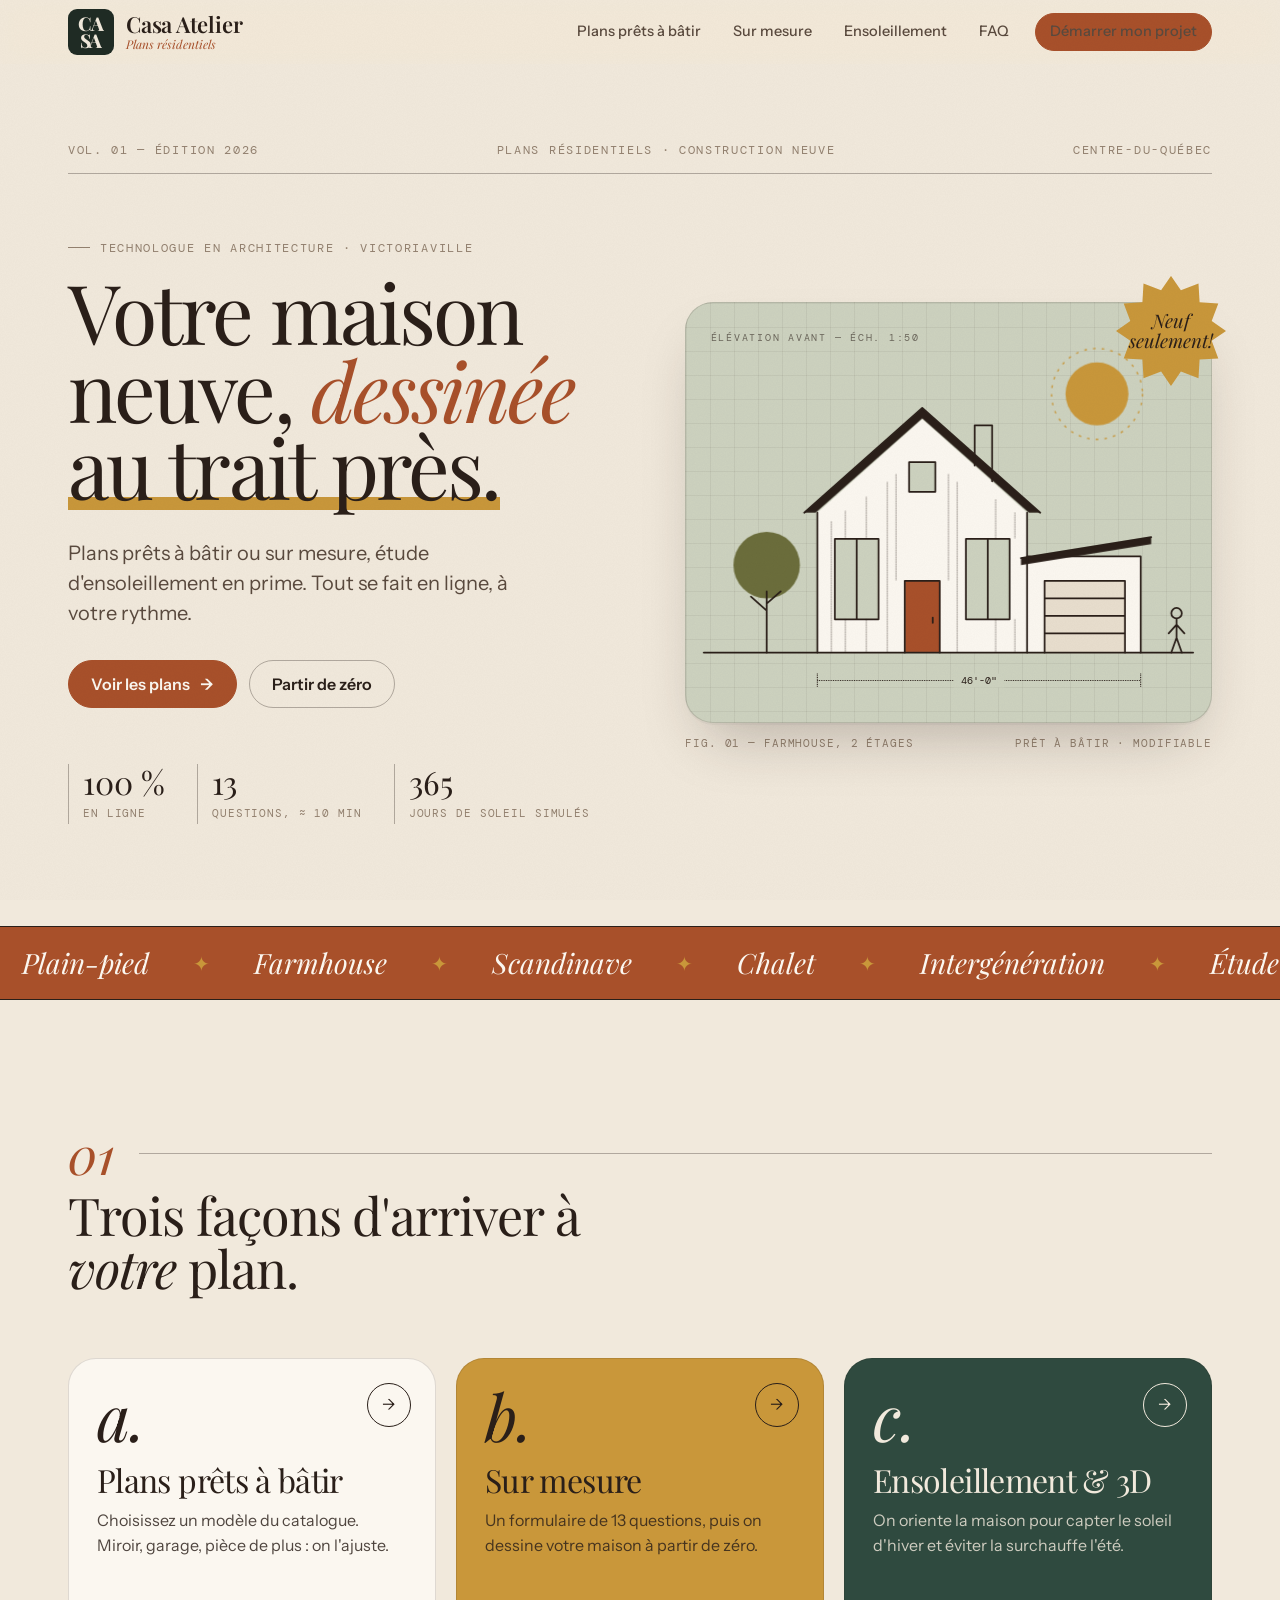
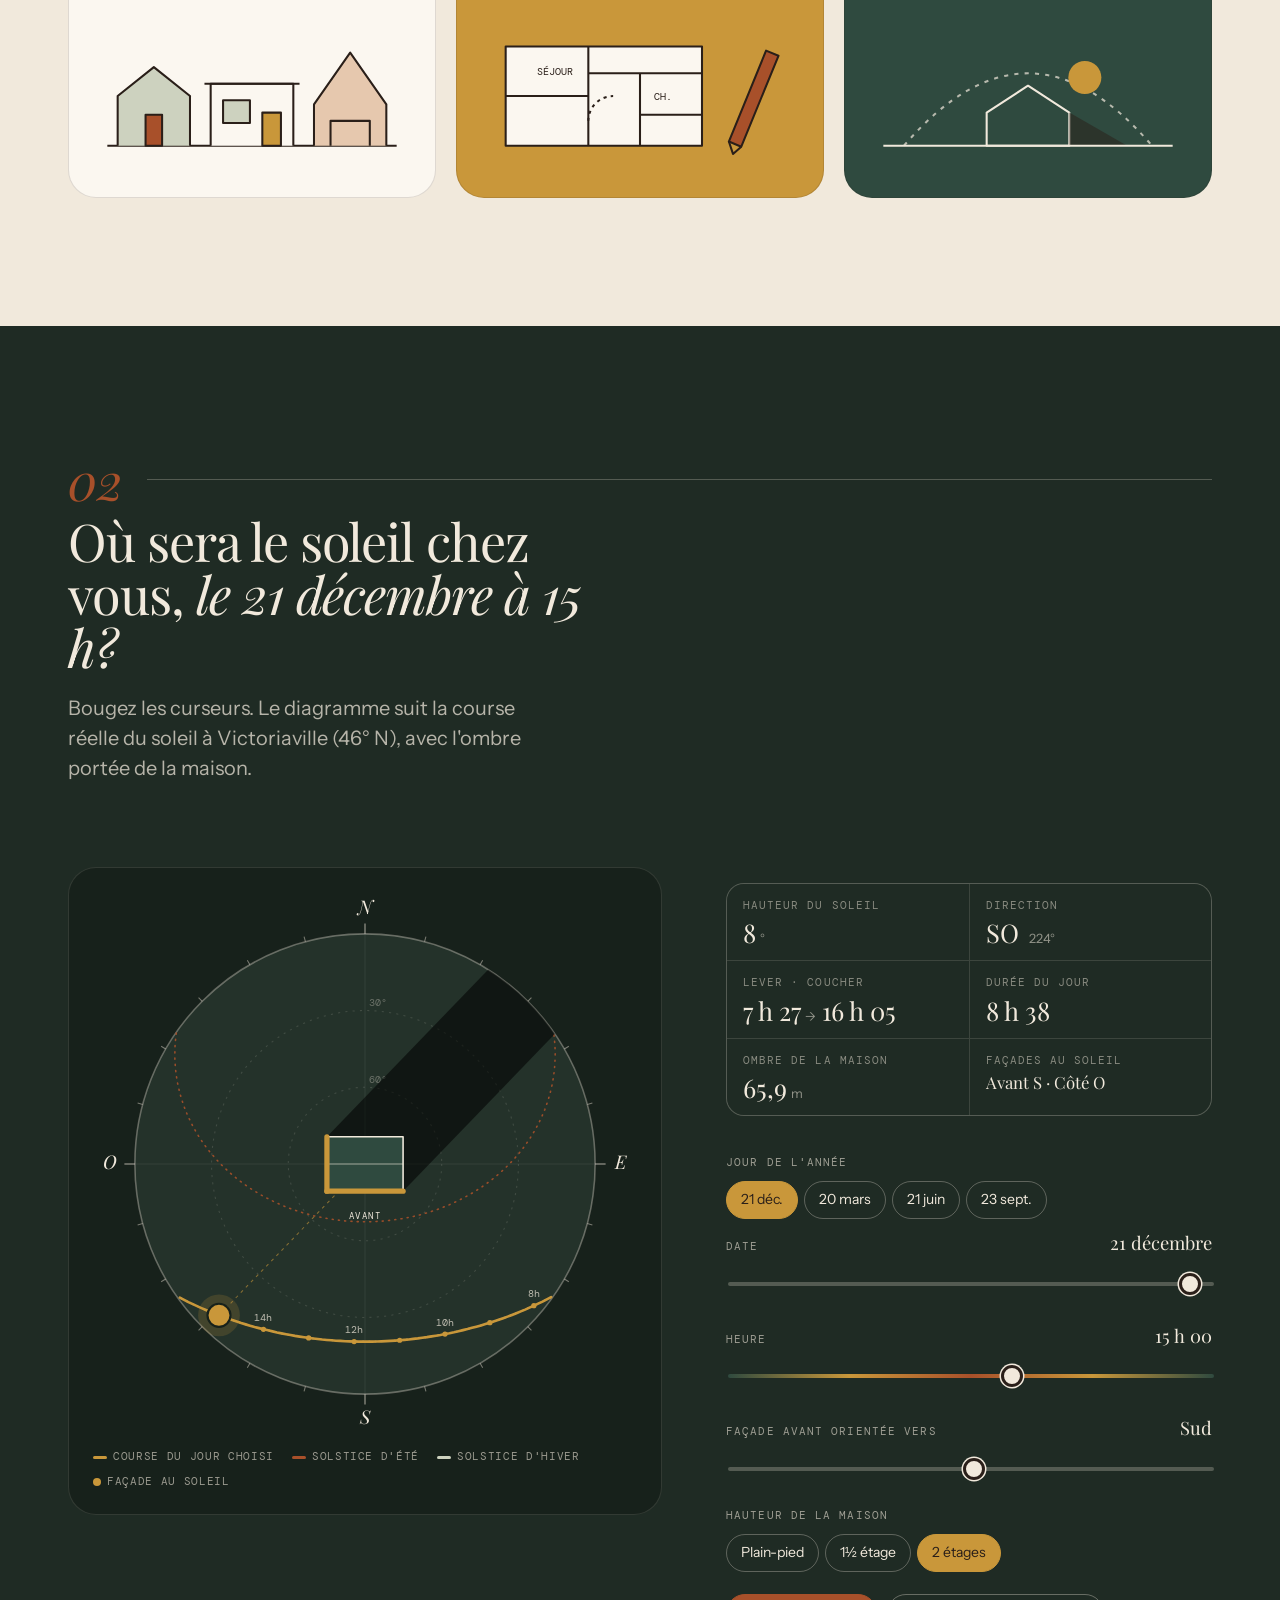
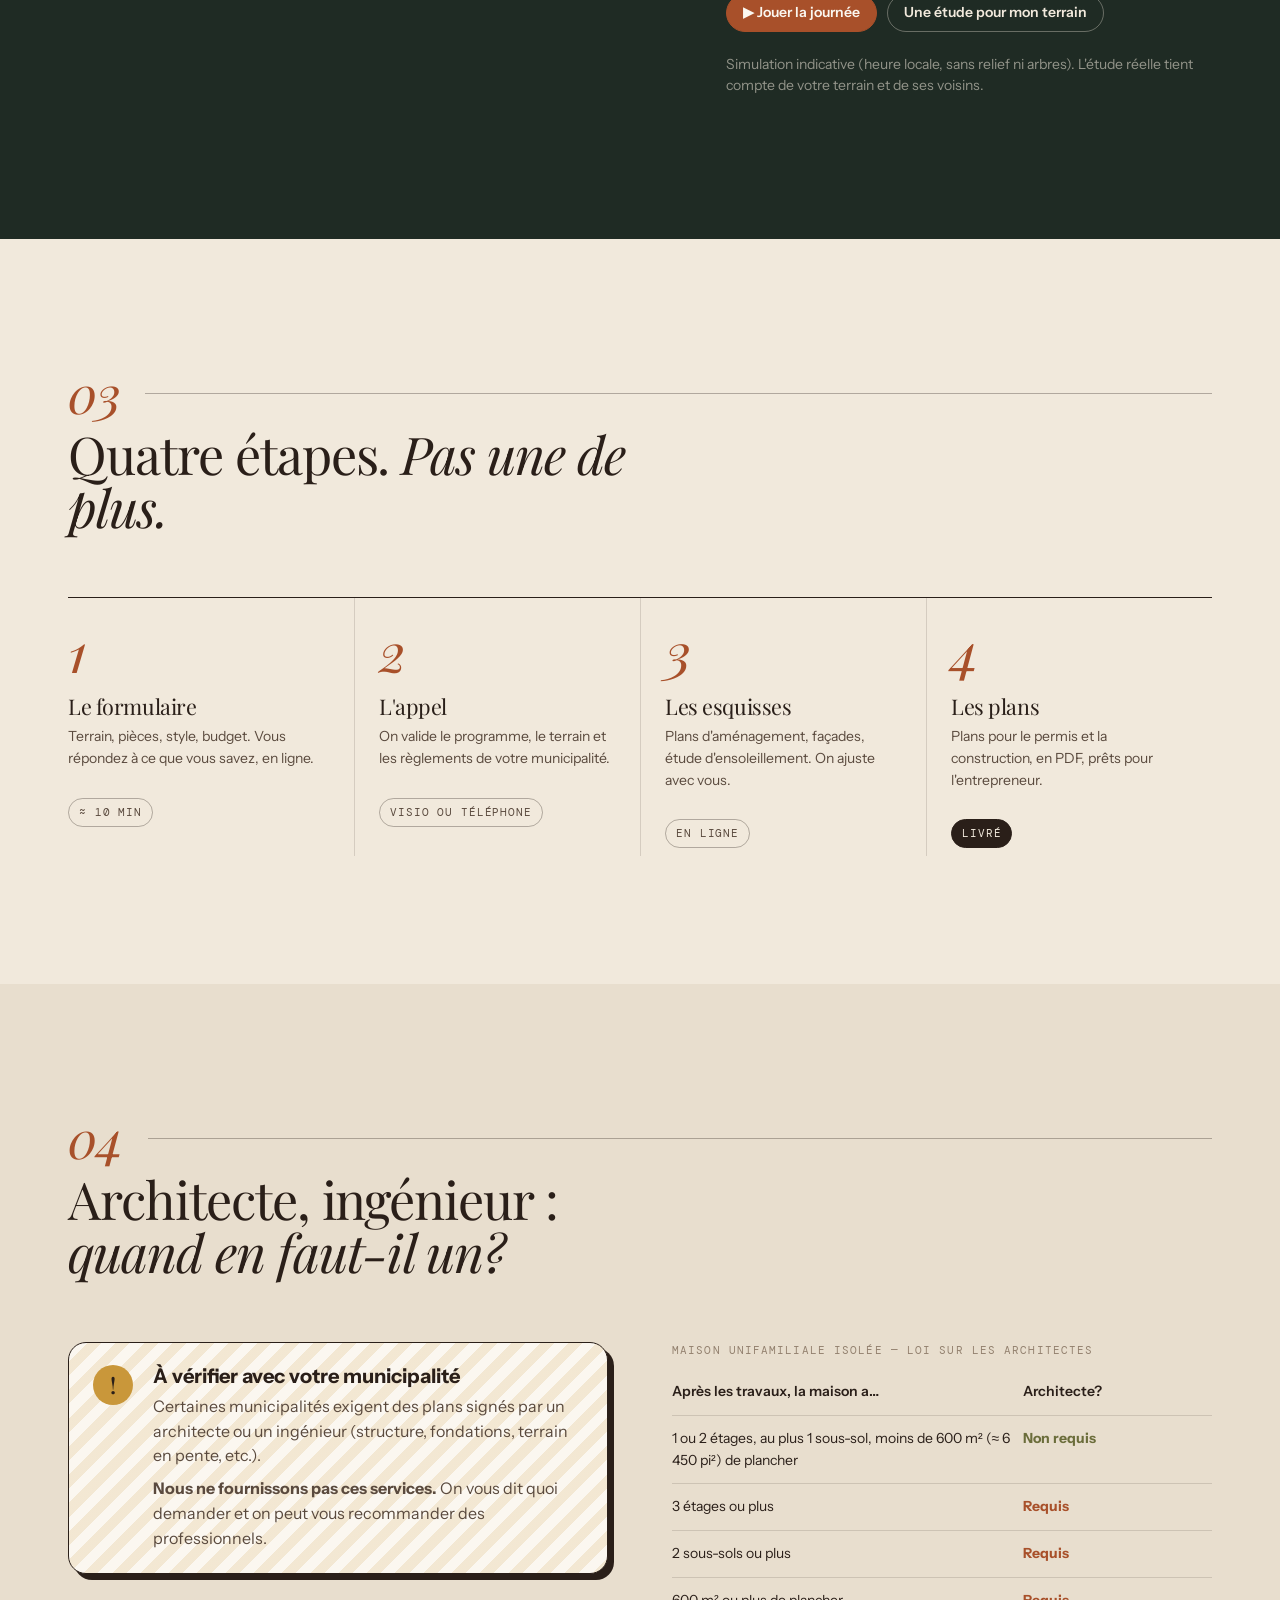
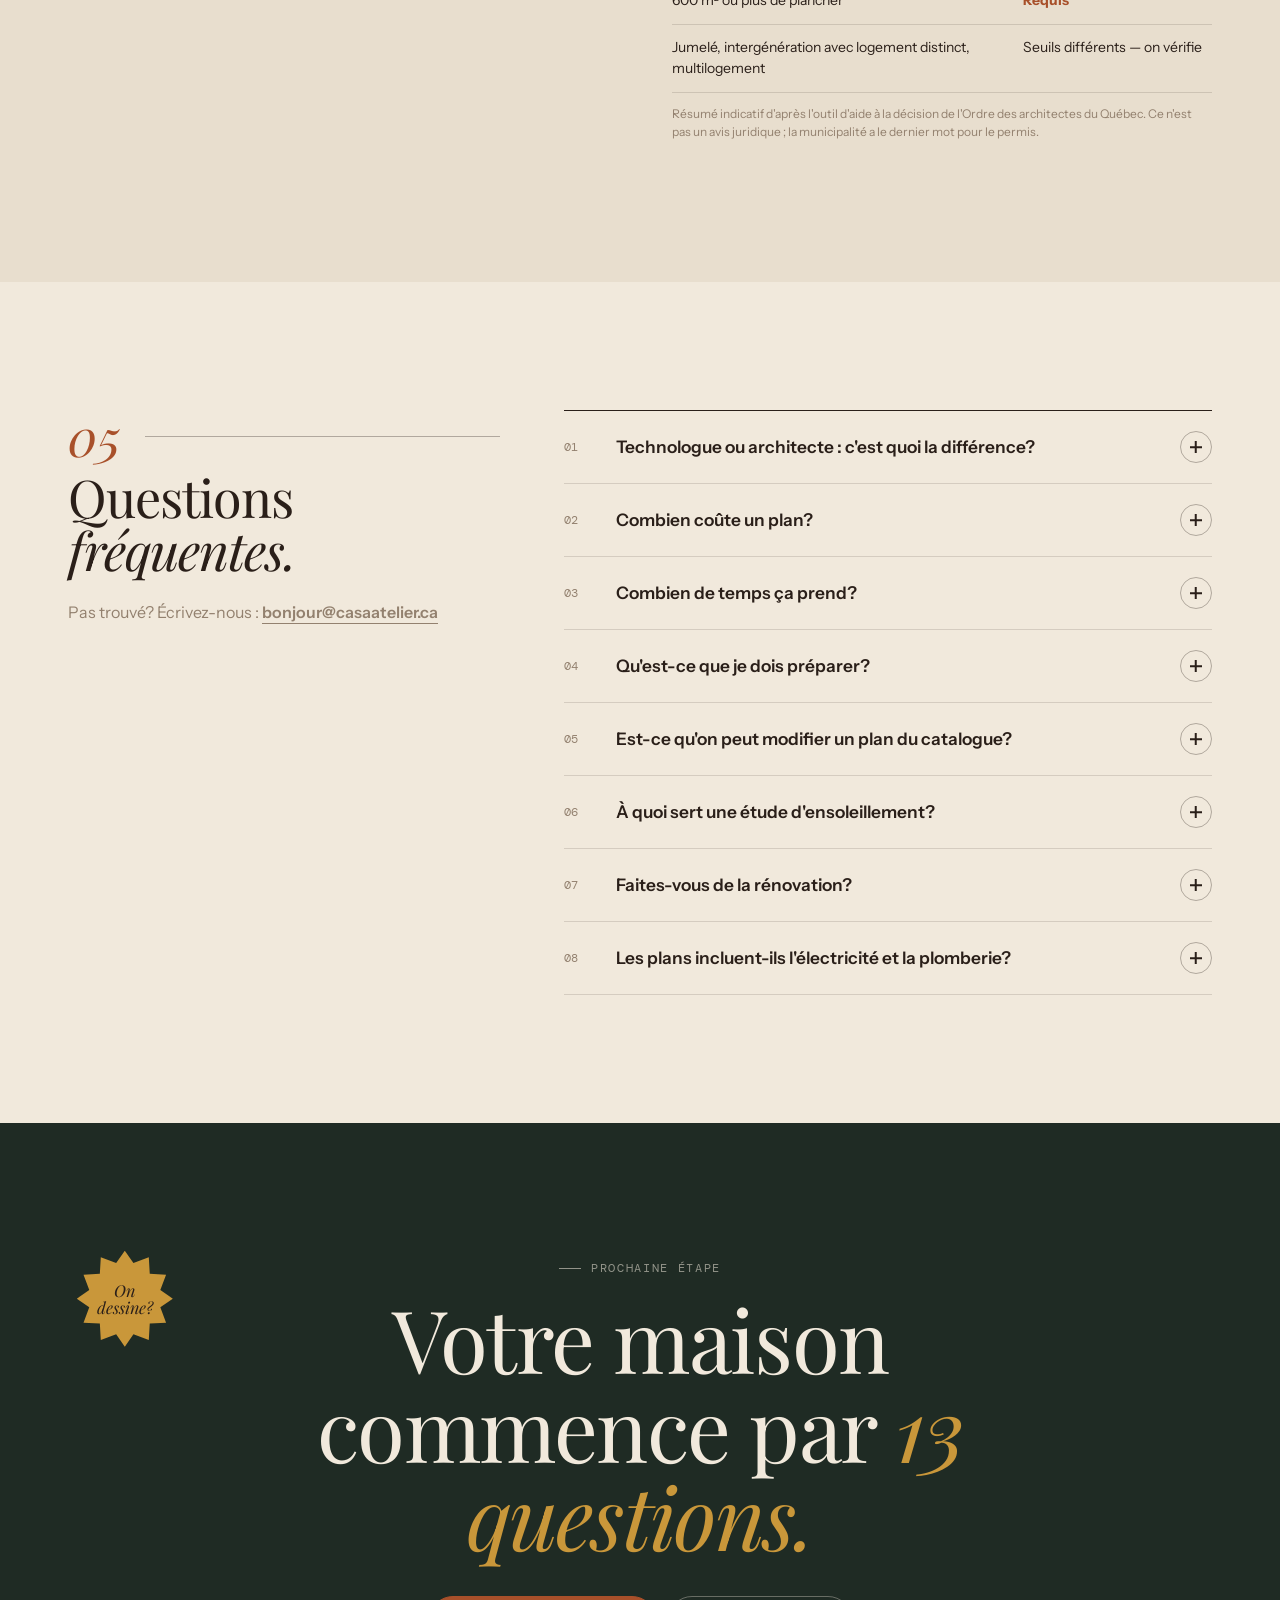
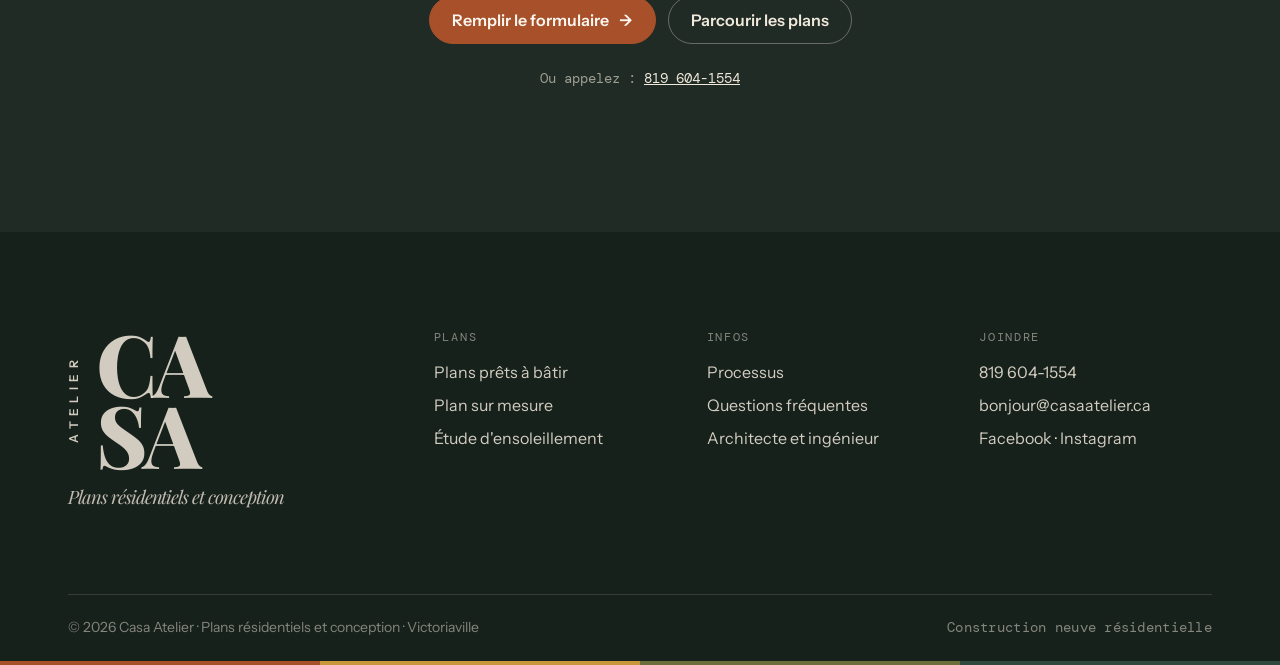
==== commit b0b5585a: "Logo : tuile monogramme CA/SA dans l'en-tête et le pied de page Co-Authored-By: Claude Opus 5.5 <nor" ====
--- a/index.html
+++ b/index.html
@@ -24,8 +24,11 @@
   <header class="nav" role="banner">
     <div class="wrap nav__inner">
       <a class="brand" href="index.html" aria-label="Casa Atelier — accueil">
-        <span class="brand__word">casa</span>
-        <span class="brand__sub">Atelier</span>
+        <span class="brand__tile" aria-hidden="true"><span>CA</span><span>SA</span></span>
+        <span class="brand__text">
+          <span class="brand__name">Casa Atelier</span>
+          <span class="brand__tag">Plans résidentiels</span>
+        </span>
       </a>
       <button class="nav__toggle" aria-expanded="false" aria-controls="menu" aria-label="Menu"><span></span></button>
       <ul class="nav__links" id="menu">
@@ -395,9 +398,7 @@
       <div class="footer__grid">
         <div>
           <a class="lockup footer__big" href="index.html" aria-label="Casa Atelier — accueil">
-            <span class="lockup__word">casa</span>
-            <span class="lockup__sub">Atelier</span>
-            <span class="lockup__rule" aria-hidden="true"></span>
+            <span class="lockup__mono"><span class="lockup__vert">Atelier</span><span class="lockup__ca">CA<br>SA</span></span>
             <span class="lockup__tag">Plans résidentiels et conception</span>
           </a>
         </div>
--- a/css/base.css
+++ b/css/base.css
@@ -280,16 +280,27 @@
   display: flex; align-items: center; justify-content: space-between; gap: 16px;
 }
 .brand {
-  display: inline-flex; flex-direction: column; align-items: center; gap: 3px;
+  display: inline-flex; align-items: center; gap: 12px;
   text-decoration: none; color: var(--ink); line-height: 1;
 }
-.brand__word {
-  font-family: var(--f-display); font-weight: 700; font-size: 30px;
-  letter-spacing: -0.035em; line-height: .78; color: var(--tangerine);
-}
-.brand__sub {
-  font-family: var(--f-body); font-weight: 600; font-size: 9px;
-  letter-spacing: .62em; margin-right: -.62em; text-transform: uppercase; color: var(--ink);
+/* Tuile monogramme CA/SA (logo retenu) */
+.brand__tile {
+  width: 46px; height: 46px; flex: none;
+  border-radius: 9px;
+  background: var(--forest); color: var(--paper);
+  display: flex; flex-direction: column; align-items: center; justify-content: center;
+  font-family: var(--f-display); font-weight: 800; font-size: 19px;
+  line-height: .86; letter-spacing: -0.06em;
+  transition: transform .4s var(--ease), background .3s;
+}
+.brand__tile span { display: block; margin-right: .06em; }
+.brand:hover .brand__tile { transform: rotate(-4deg); background: var(--tangerine); }
+.brand__text { display: flex; flex-direction: column; gap: 3px; }
+.brand__name { font-family: var(--f-display); font-weight: 600; font-size: 22px; letter-spacing: -0.01em; color: var(--ink); }
+.brand__tag { font-family: var(--f-display); font-style: italic; font-size: 12px; color: var(--tangerine); }
+@media (max-width: 380px) {
+  .brand__name { font-size: 19px; }
+  .brand__tile { width: 42px; height: 42px; font-size: 17px; }
 }
 
 /* Logo complet : casa / ATELIER / filet / signature */
@@ -297,6 +308,11 @@
 .lockup__word { font-family: var(--f-display); font-weight: 700; font-size: clamp(4rem, 3rem + 4vw, 6.5rem); letter-spacing: -0.04em; line-height: .78; }
 .lockup__sub { font-family: var(--f-body); font-weight: 500; font-size: clamp(.8rem, .7rem + .4vw, 1rem); letter-spacing: .7em; margin-right: -.7em; text-transform: uppercase; margin-top: 14px; }
 .lockup__rule { width: 64px; height: 1px; background: currentColor; opacity: .6; margin: 16px 0 12px; }
+.lockup { align-items: flex-start; text-align: left; text-decoration: none; }
+.lockup__mono { display: flex; align-items: center; gap: 16px; }
+.lockup__vert { writing-mode: vertical-rl; transform: rotate(180deg); font-family: var(--f-body); font-weight: 600; font-size: 12px; letter-spacing: .45em; text-transform: uppercase; }
+.lockup__ca { font-family: var(--f-display); font-weight: 800; font-size: clamp(4rem, 3rem + 3vw, 5.5rem); line-height: .82; letter-spacing: -0.05em; }
+.lockup .lockup__tag { margin-top: 18px; }
 .lockup__tag { font-family: var(--f-display); font-style: italic; font-size: clamp(.95rem, .85rem + .4vw, 1.15rem); opacity: .9; }
 
 .nav__links { display: flex; align-items: center; gap: 4px; list-style: none; margin: 0; padding: 0; }
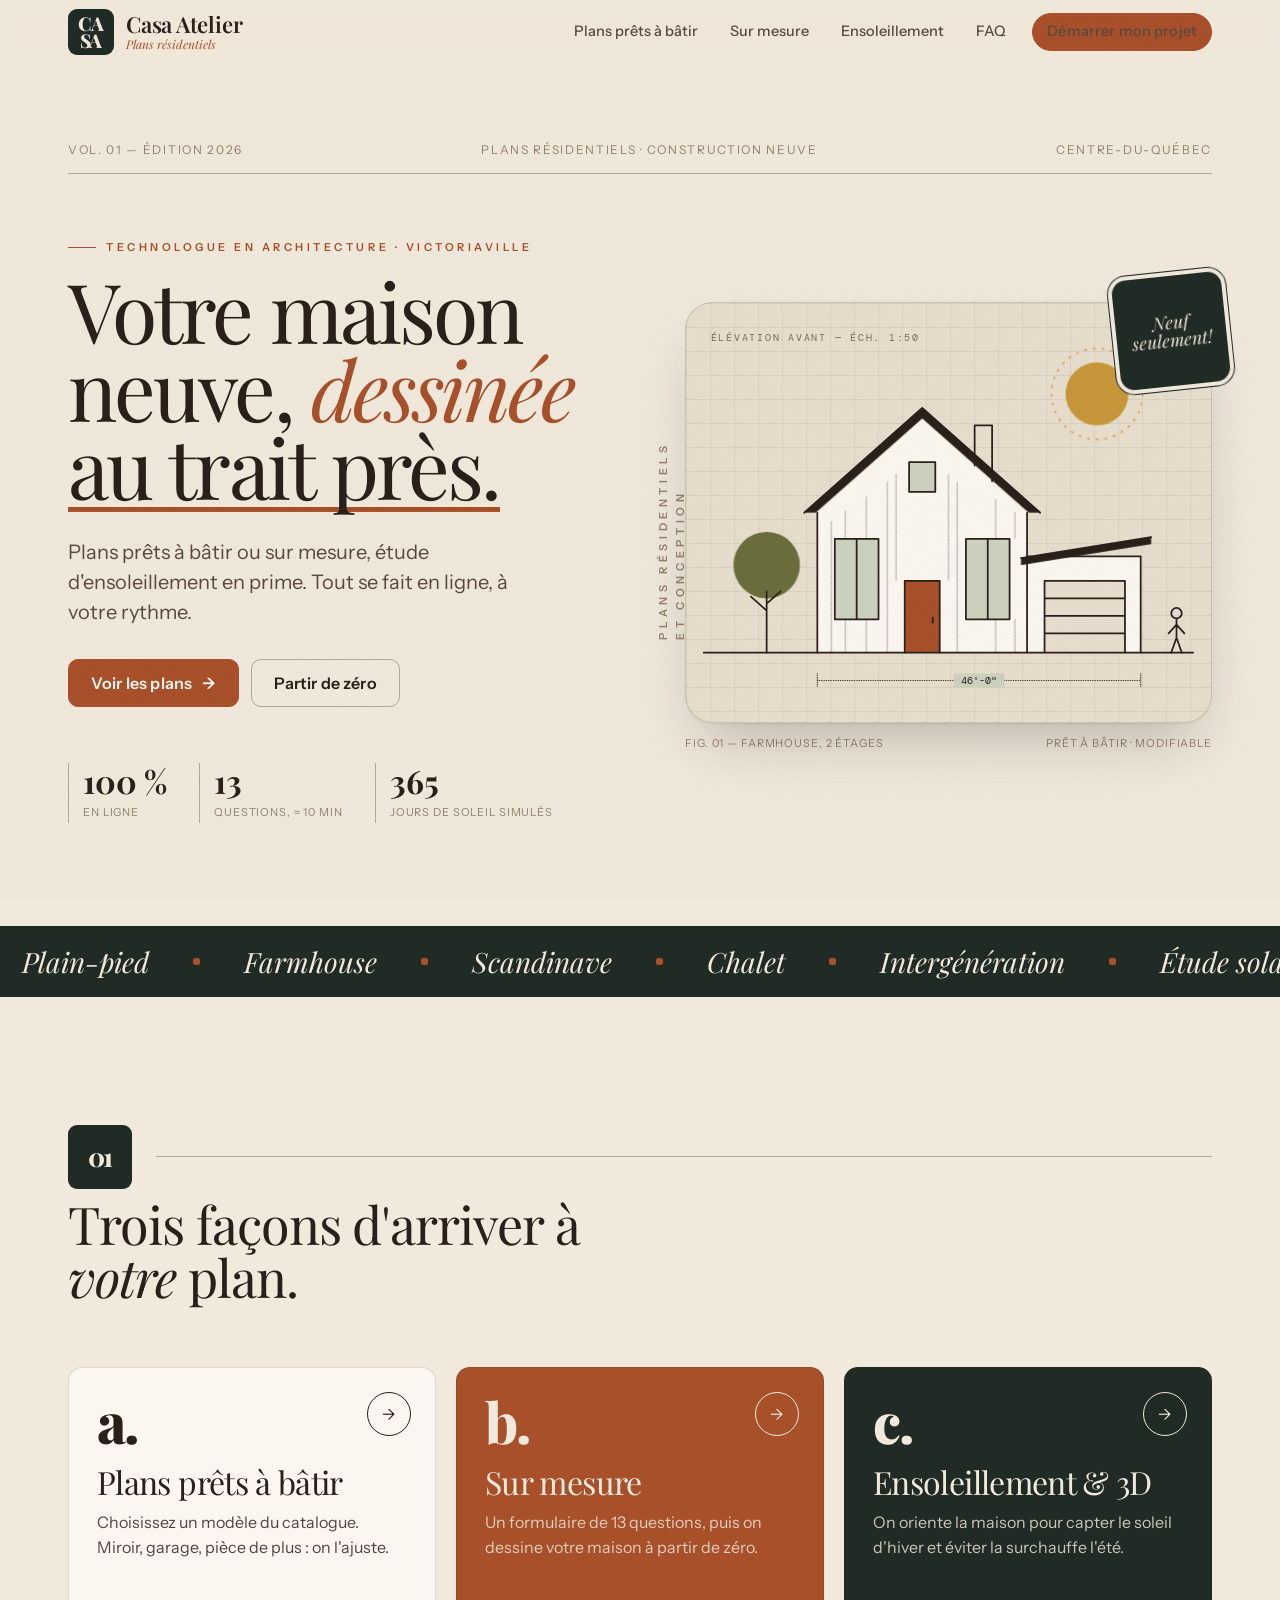
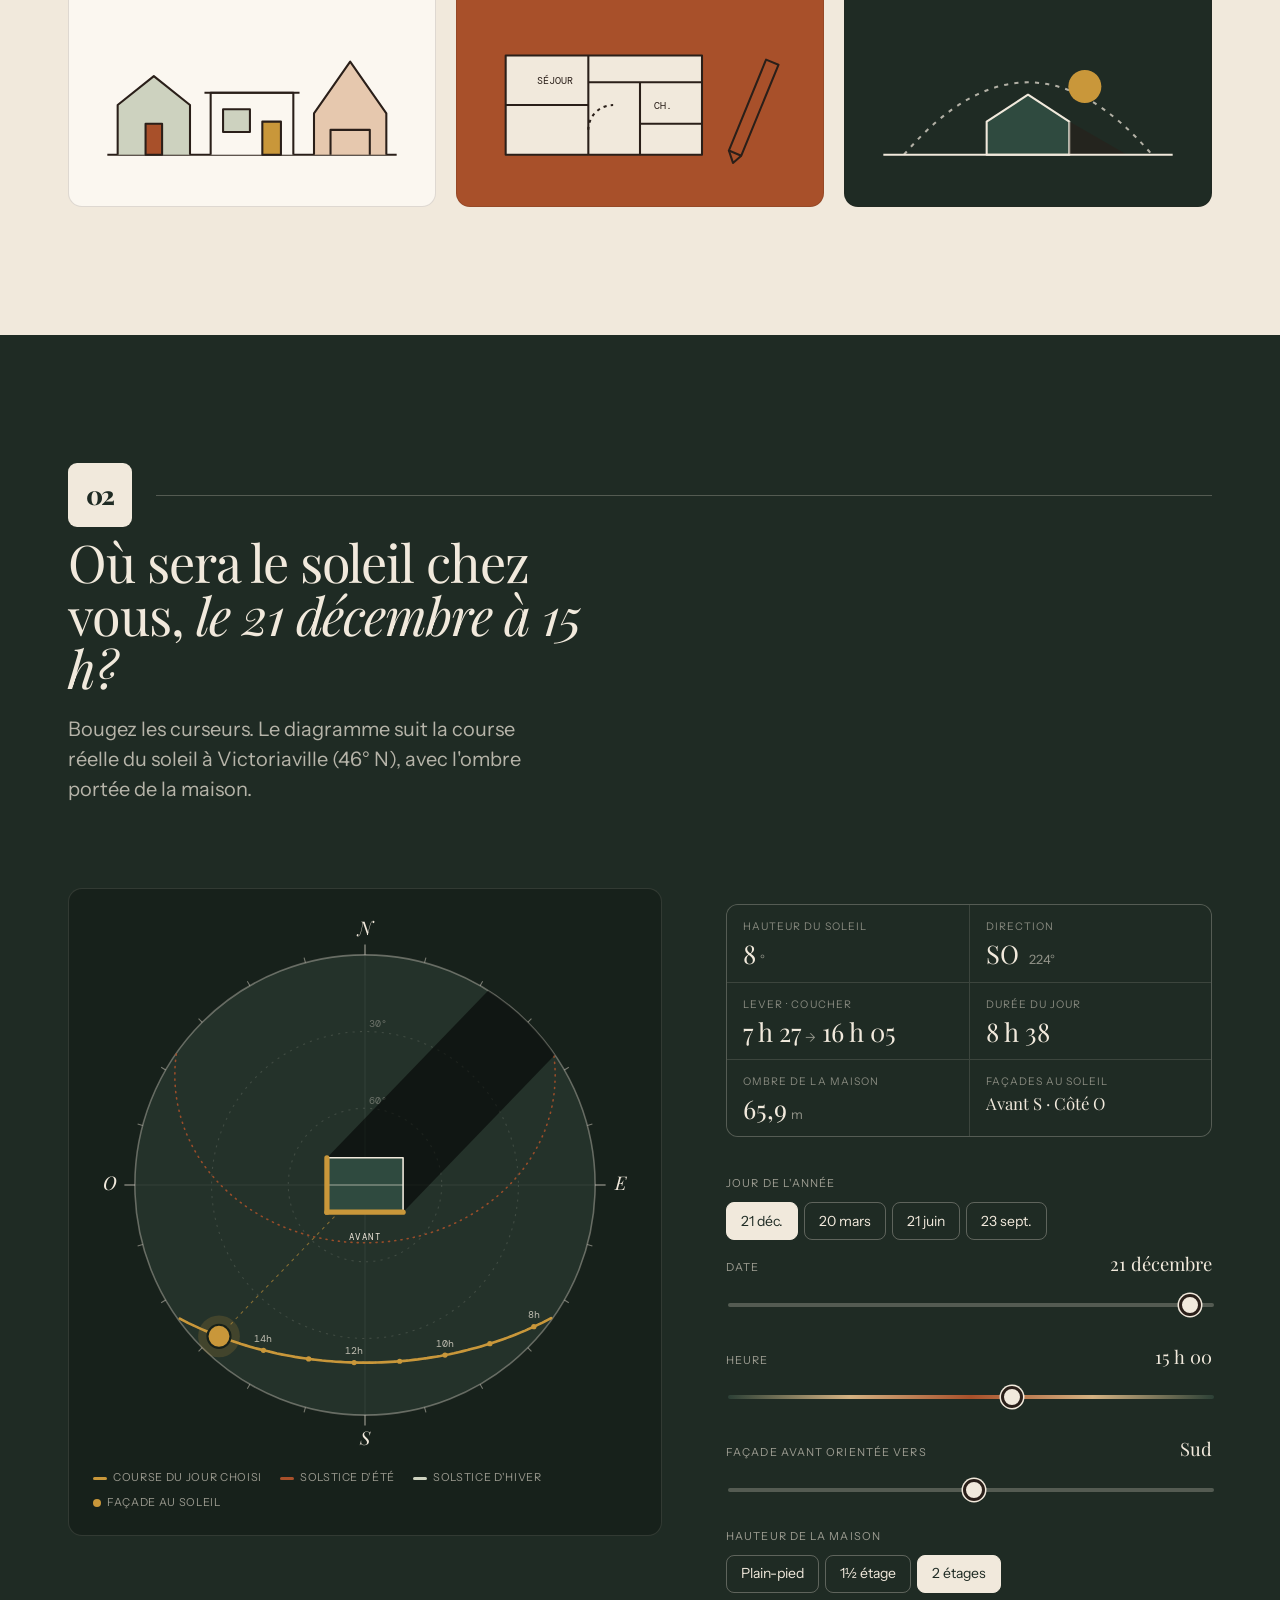
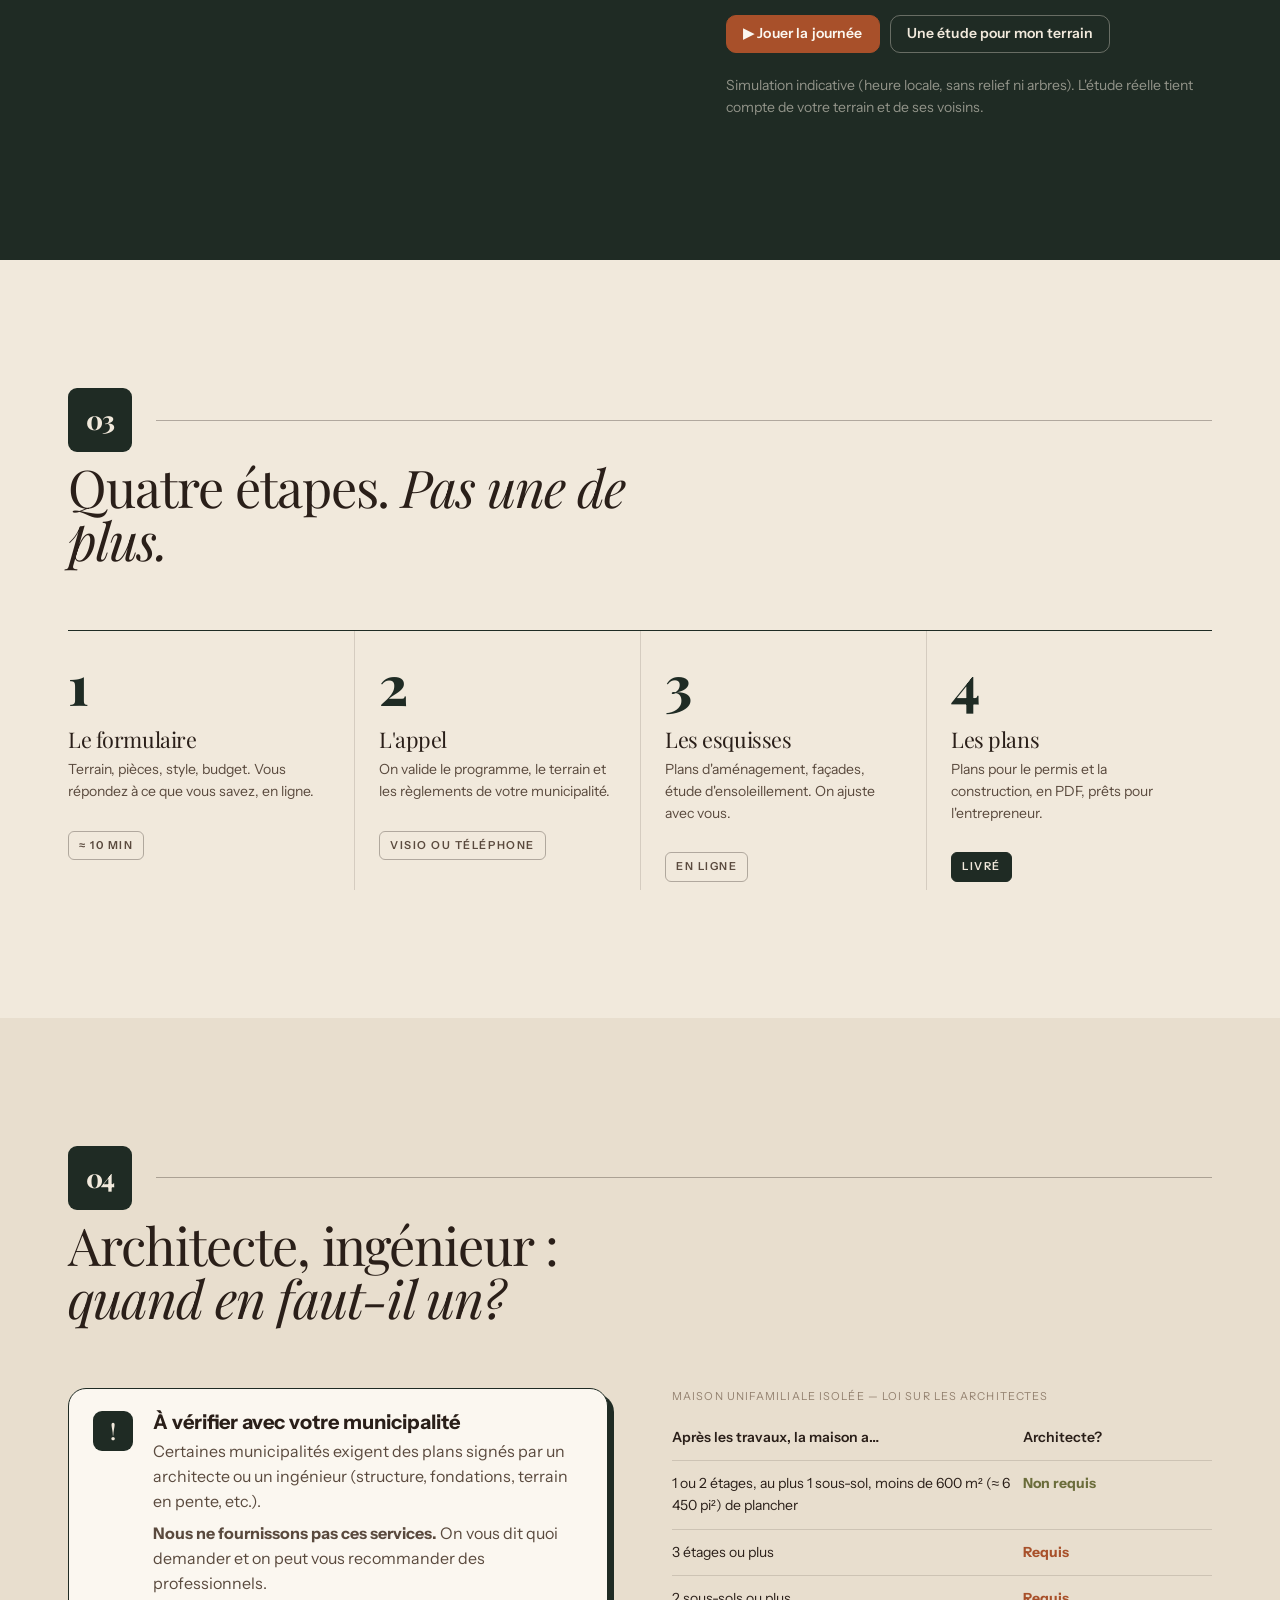
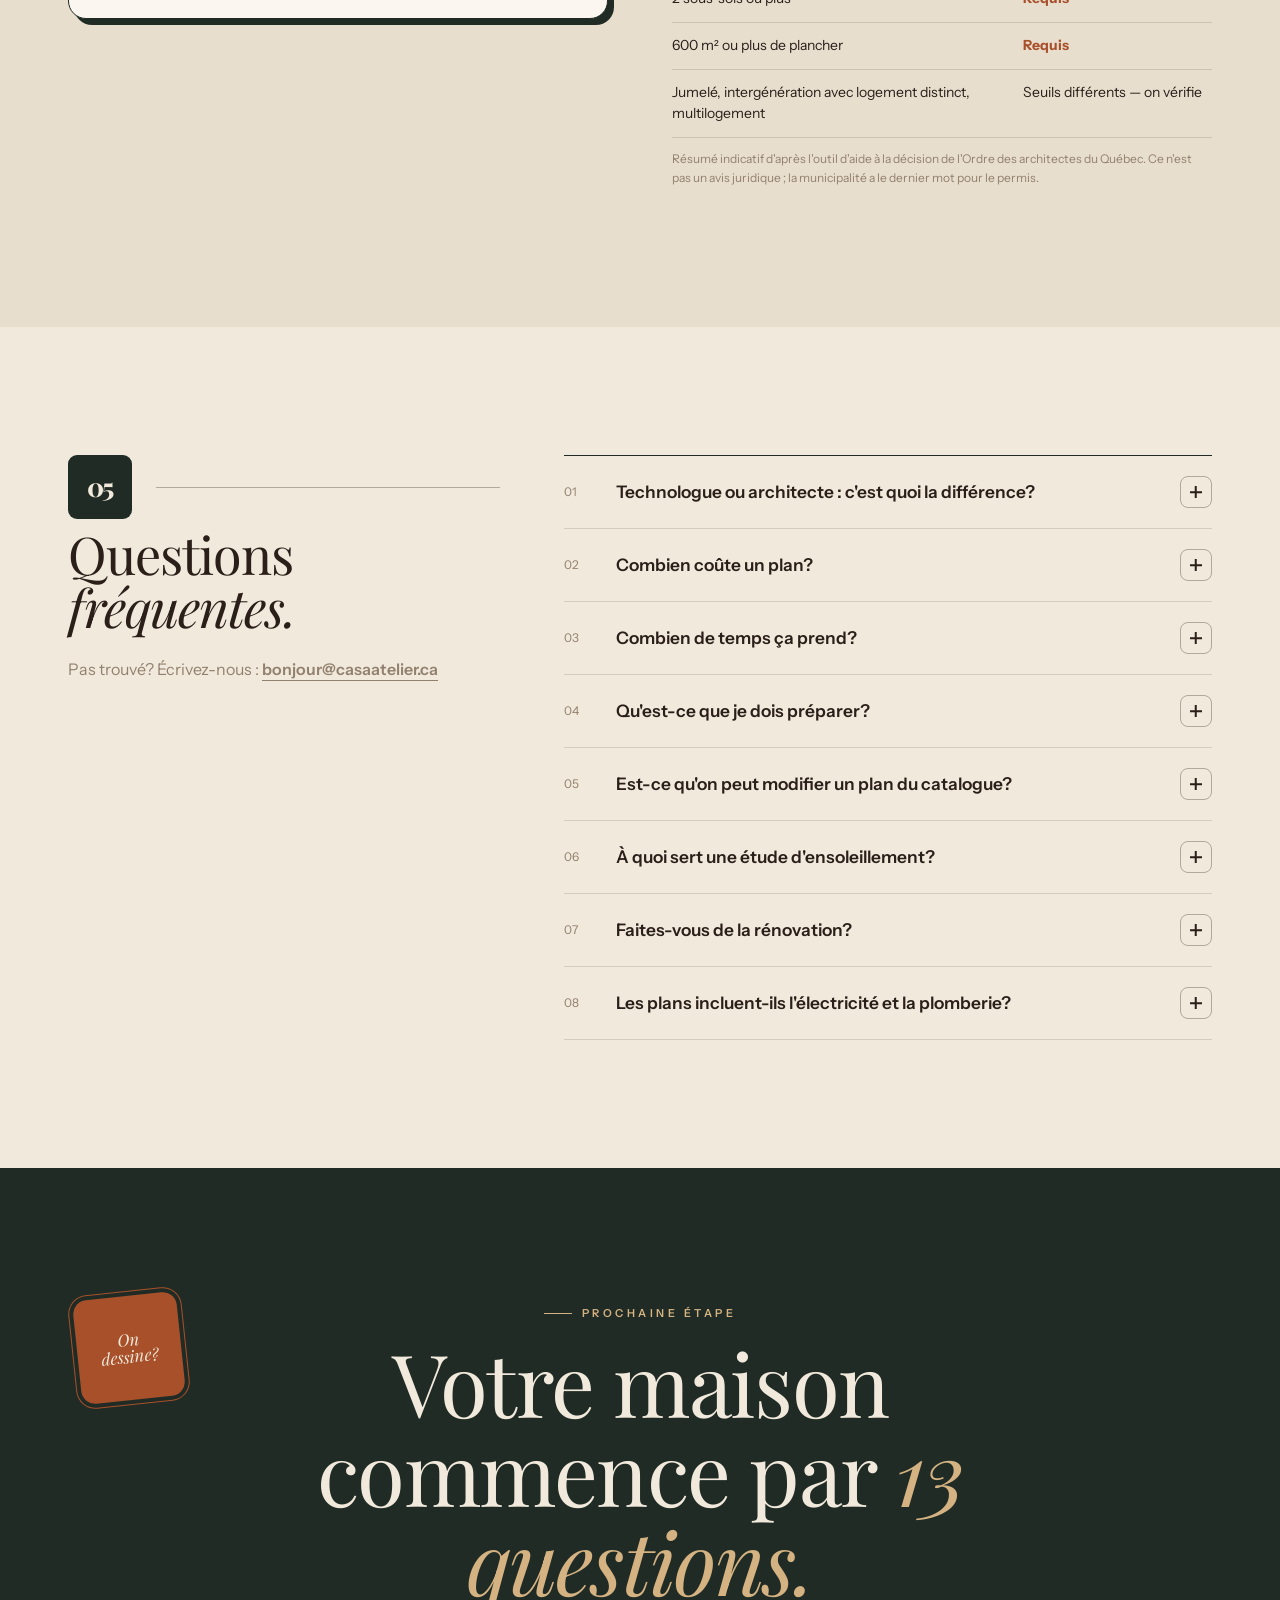
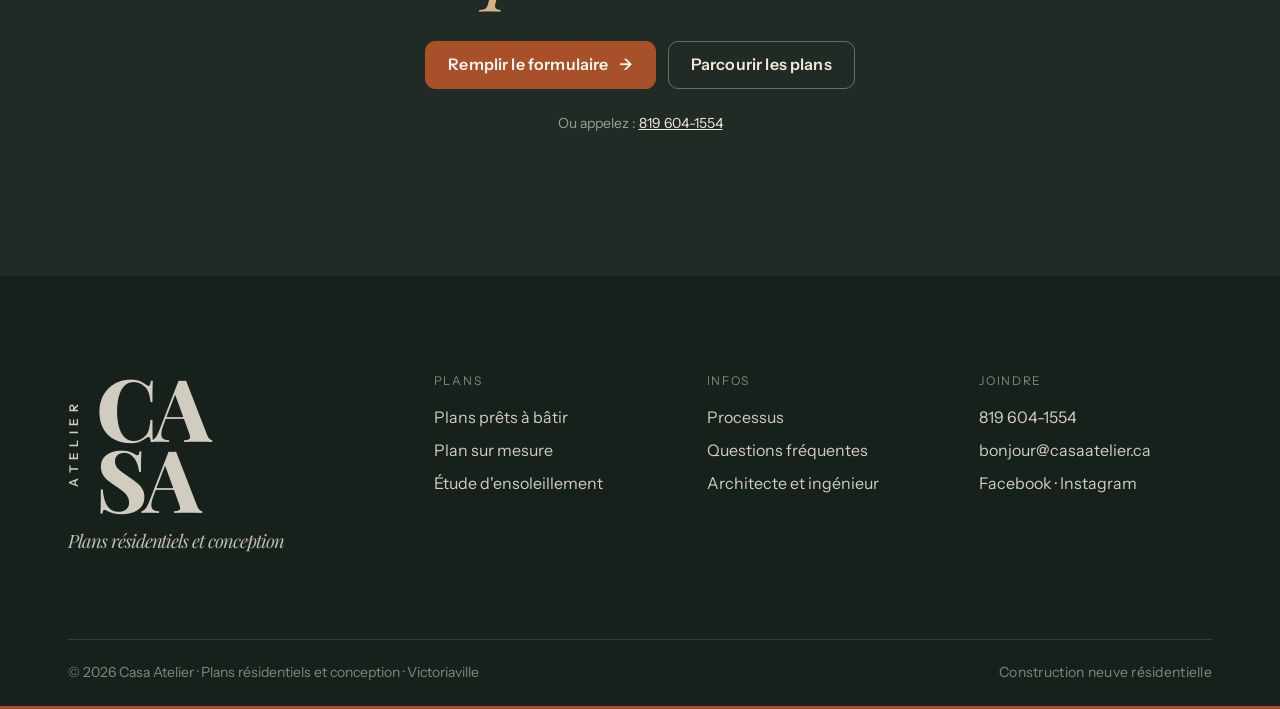
==== commit 9d4aabab: "Design harmonisé avec le logo CA/SA : forêt, crème, rouille, tuiles et étiquettes espacées Co-Author" ====
--- a/index.html
+++ b/index.html
@@ -69,6 +69,7 @@
           </div>
 
           <figure class="hero__art reveal" style="margin:0">
+            <span class="vlabel hero__side" aria-hidden="true">Plans résidentiels et conception</span>
             <div class="burst hero__burst" aria-hidden="true"><span>Neuf<br>seulement!</span></div>
             <div class="hero__plate">
               <svg class="draw" viewBox="0 0 600 480" role="img" aria-labelledby="hero-t">
--- a/css/base.css
+++ b/css/base.css
@@ -422,3 +422,79 @@
   body::before, .nav, .footer, .no-print { display: none !important; }
   body { background: #fff; }
 }
+
+/* ==========================================================================
+   Harmonisation avec le logo (tuile CA/SA) — remplace les accents « catalogue 1965 »
+   Principes : vert forêt + crème + rouille ; tuiles carrées arrondies (9 px) ;
+   étiquettes en capitales espacées comme « ATELIER » ; didone (Playfair) pour les titres.
+   ========================================================================== */
+:root {
+  --mustard: #d4b282;          /* sable : soulignés et repères discrets */
+  --teal: #2c4036;             /* forêt claire */
+  --sky: #ddd6c6;              /* pierre */
+  --f-mono: "Instrument Sans", -apple-system, "Segoe UI", sans-serif;
+  --r-tile: 9px;
+}
+
+/* Étiquettes : capitales espacées, comme ATELIER */
+.kicker { font-family: var(--f-body); font-weight: 600; font-size: 11px; letter-spacing: .32em; color: var(--tangerine); }
+.kicker::before { background: var(--tangerine); width: 28px; }
+.section--ink .kicker { color: var(--mustard); }
+.section--ink .kicker::before { background: var(--mustard); }
+.tag { font-weight: 600; letter-spacing: .14em; border-radius: 6px; }
+
+/* Numéro de section = tuile, comme le monogramme */
+.sec-head__num {
+  width: 64px; height: 64px; border-radius: var(--r-tile);
+  display: grid; place-items: center;
+  background: var(--forest); color: var(--paper);
+  font-style: normal; font-weight: 800; font-size: 26px; letter-spacing: -0.04em;
+}
+.section--ink .sec-head__num { background: var(--paper); color: var(--forest); }
+.sec-head__rule { height: 1px; }
+
+/* Sceau (remplace l'éclat rétro) : tuile inclinée, sans rotation continue */
+.burst {
+  clip-path: none; animation: none;
+  border-radius: 14px;
+  background: var(--forest); color: var(--paper);
+  transform: rotate(-6deg);
+  box-shadow: 0 0 0 4px var(--paper), 0 0 0 5px var(--forest);
+  font-size: calc(var(--size) * 0.16);
+}
+.burst > span { animation: none; padding: 12%; }
+.section--ink .burst { background: var(--tangerine); box-shadow: 0 0 0 4px var(--forest), 0 0 0 5px var(--tangerine); }
+
+/* Filets : rouille puis forêt (au lieu de 4 couleurs) */
+.stripes span:nth-child(1) { background: var(--tangerine); flex: 1; }
+.stripes span:nth-child(2), .stripes span:nth-child(3), .stripes span:nth-child(4) { background: var(--forest); flex: 1; }
+.stripes { height: 6px; }
+.stripes--thin { height: 3px; }
+.footer .stripes span:nth-child(n+2) { background: var(--tangerine); }
+
+/* Boutons : forêt par défaut, rouille pour l'action principale */
+.btn { --bg: var(--forest); border-radius: 10px; letter-spacing: .01em; }
+.btn--accent { --bg: var(--tangerine); }
+.btn--ghost { --bg: transparent; }
+.btn--ghost:hover { --bg: var(--forest); --fg: var(--paper); }
+.tag--solid { background: var(--forest); border-color: var(--forest); }
+.tag--mustard { background: var(--mustard); border-color: var(--mustard); color: var(--ink); }
+
+/* Avis : cadre forêt, pictogramme en tuile */
+.notice {
+  background: var(--white);
+  border: 1.5px solid var(--forest);
+  box-shadow: 6px 6px 0 var(--forest);
+}
+.notice__icon { border-radius: var(--r-tile); background: var(--forest); color: var(--paper); }
+
+/* Libellé vertical réutilisable (écho de « ATELIER ») */
+.vlabel {
+  writing-mode: vertical-rl; transform: rotate(180deg);
+  font-family: var(--f-body); font-weight: 600; font-size: 11px;
+  letter-spacing: .42em; text-transform: uppercase; color: var(--ink-3);
+}
+
+::selection { background: var(--forest); color: var(--paper); }
+:focus-visible { outline-color: var(--tangerine); }
+.nav { background: rgba(241, 233, 220, 0.82); }
--- a/css/accueil.css
+++ b/css/accueil.css
@@ -254,3 +254,39 @@
 .final__phone a { color: var(--paper); }
 .final__burst { position: absolute; left: 6%; top: 18%; --size: 96px; }
 @media (max-width: 700px) { .final__burst { display: none; } }
+
+/* ===== Harmonisation avec le logo ===== */
+.marquee { background: var(--forest); color: var(--paper); border-block: 0; }
+.marquee__track span { font-weight: 400; }
+.marquee__track span::after { content: ""; width: 7px; height: 7px; border-radius: 2px; background: var(--tangerine); }
+
+.hero h1 .ul { background-image: linear-gradient(var(--tangerine), var(--tangerine)); background-size: 100% .06em; background-position: 0 92%; }
+.hero__plate { background:
+    linear-gradient(rgba(31,43,36,.07) 1px, transparent 1px) 0 0 / 24px 24px,
+    linear-gradient(90deg, rgba(31,43,36,.07) 1px, transparent 1px) 0 0 / 24px 24px,
+    var(--paper-2); }
+.hero__side { position: absolute; left: -30px; top: 50%; transform: translateY(-50%) rotate(180deg); }
+@media (max-width: 1100px) { .hero__side { display: none; } }
+.hero__facts strong { font-weight: 700; }
+
+.service { border-radius: 14px; }
+.service--b { background: var(--tangerine); color: var(--paper); }
+.service--b .service__art svg path[fill="#fbf7f0"], .service--b .service__art svg rect[fill="#fbf7f0"] { fill: var(--paper); }
+.service--b:hover .service__go { background: var(--paper); color: var(--tangerine); border-color: var(--paper); }
+.service--c { background: var(--forest); }
+.service__num { font-style: normal; font-weight: 800; font-size: 56px; letter-spacing: -0.04em; }
+
+.seg button { border-radius: 8px; }
+.seg button[aria-pressed="true"] { background: var(--paper); color: var(--forest); border-color: var(--paper); }
+.sun__stage { border-radius: 14px; }
+.sun__readout { border-radius: 12px; }
+
+.step__n { font-style: normal; font-weight: 800; letter-spacing: -0.04em; color: var(--forest); }
+.steps { border-top-color: var(--forest); }
+.faq__list { border-top-color: var(--forest); }
+.faq details[open] .plus { background: var(--forest); border-color: var(--forest); }
+.faq details[open] .plus::before, .faq details[open] .plus::after { background: var(--paper); }
+.faq summary .plus { border-radius: 8px; }
+
+.final h2 em { color: var(--mustard); }
+.final__burst { --size: 104px; }
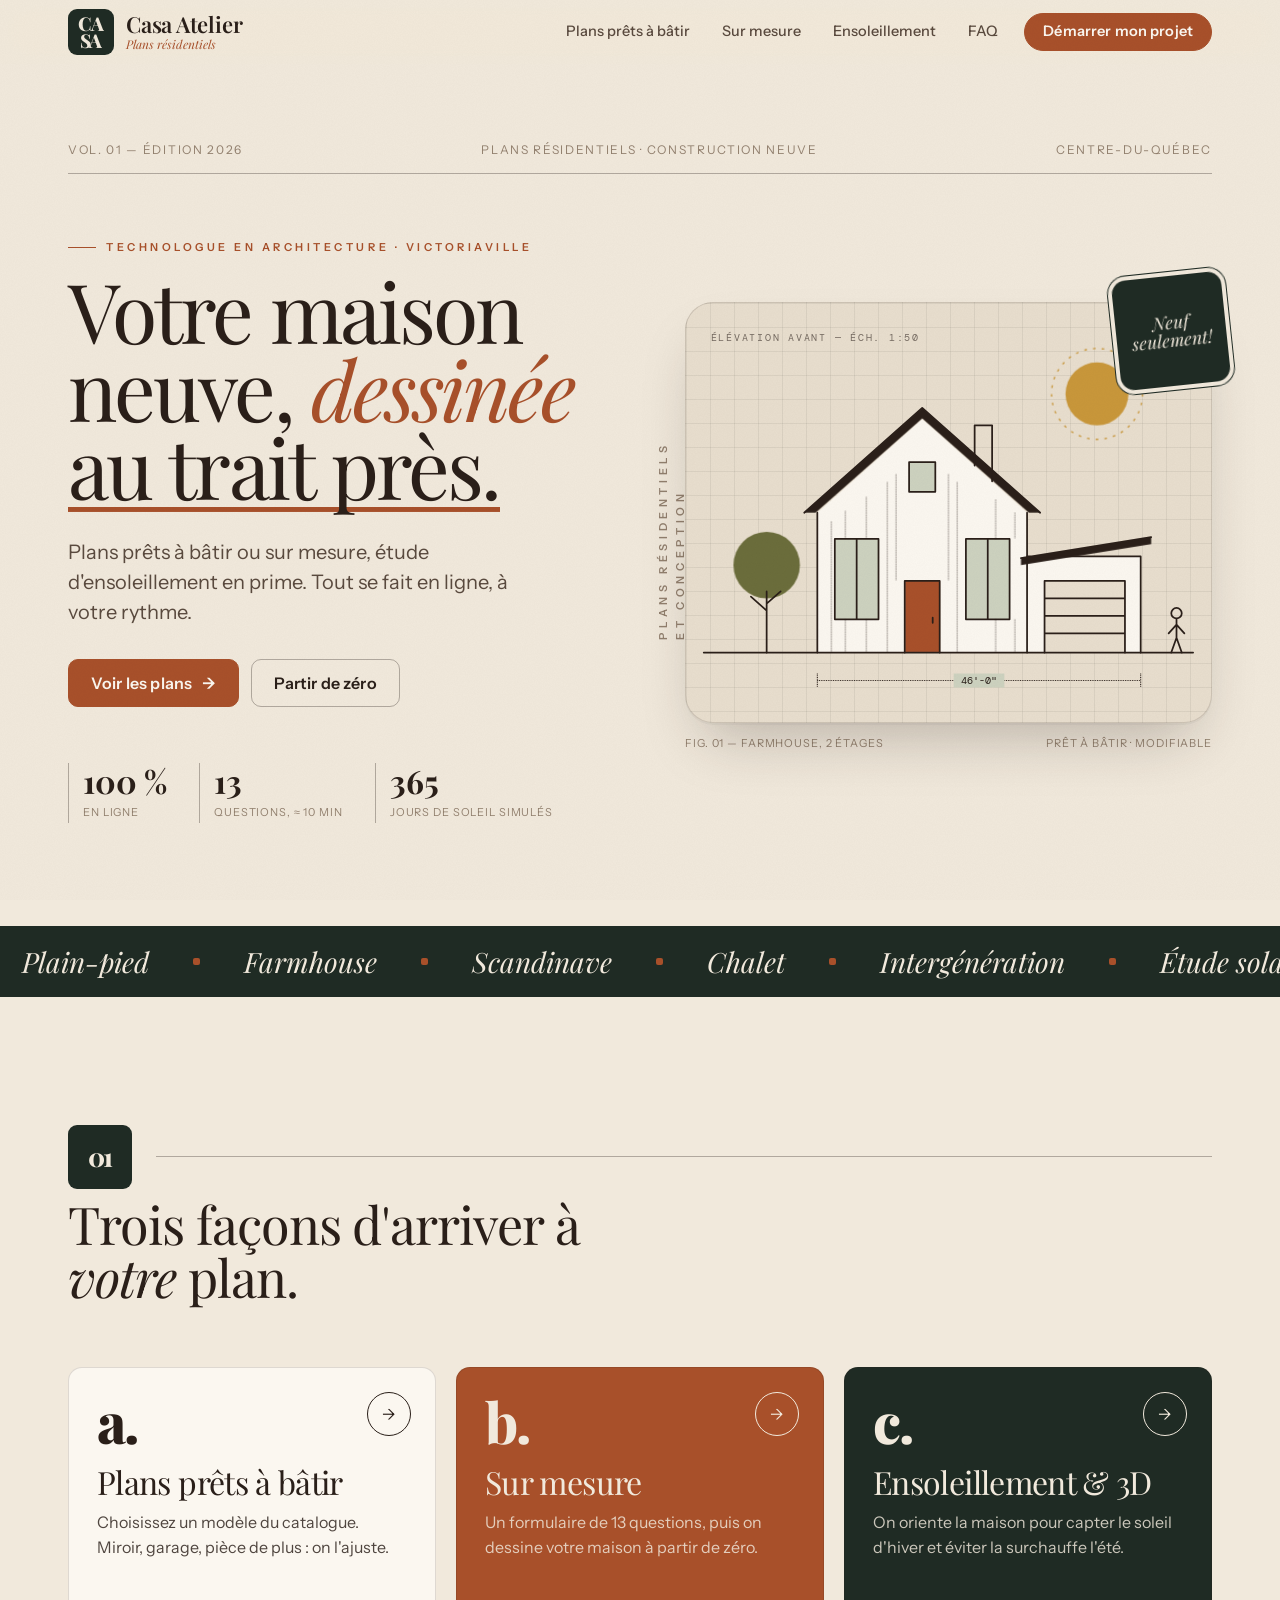
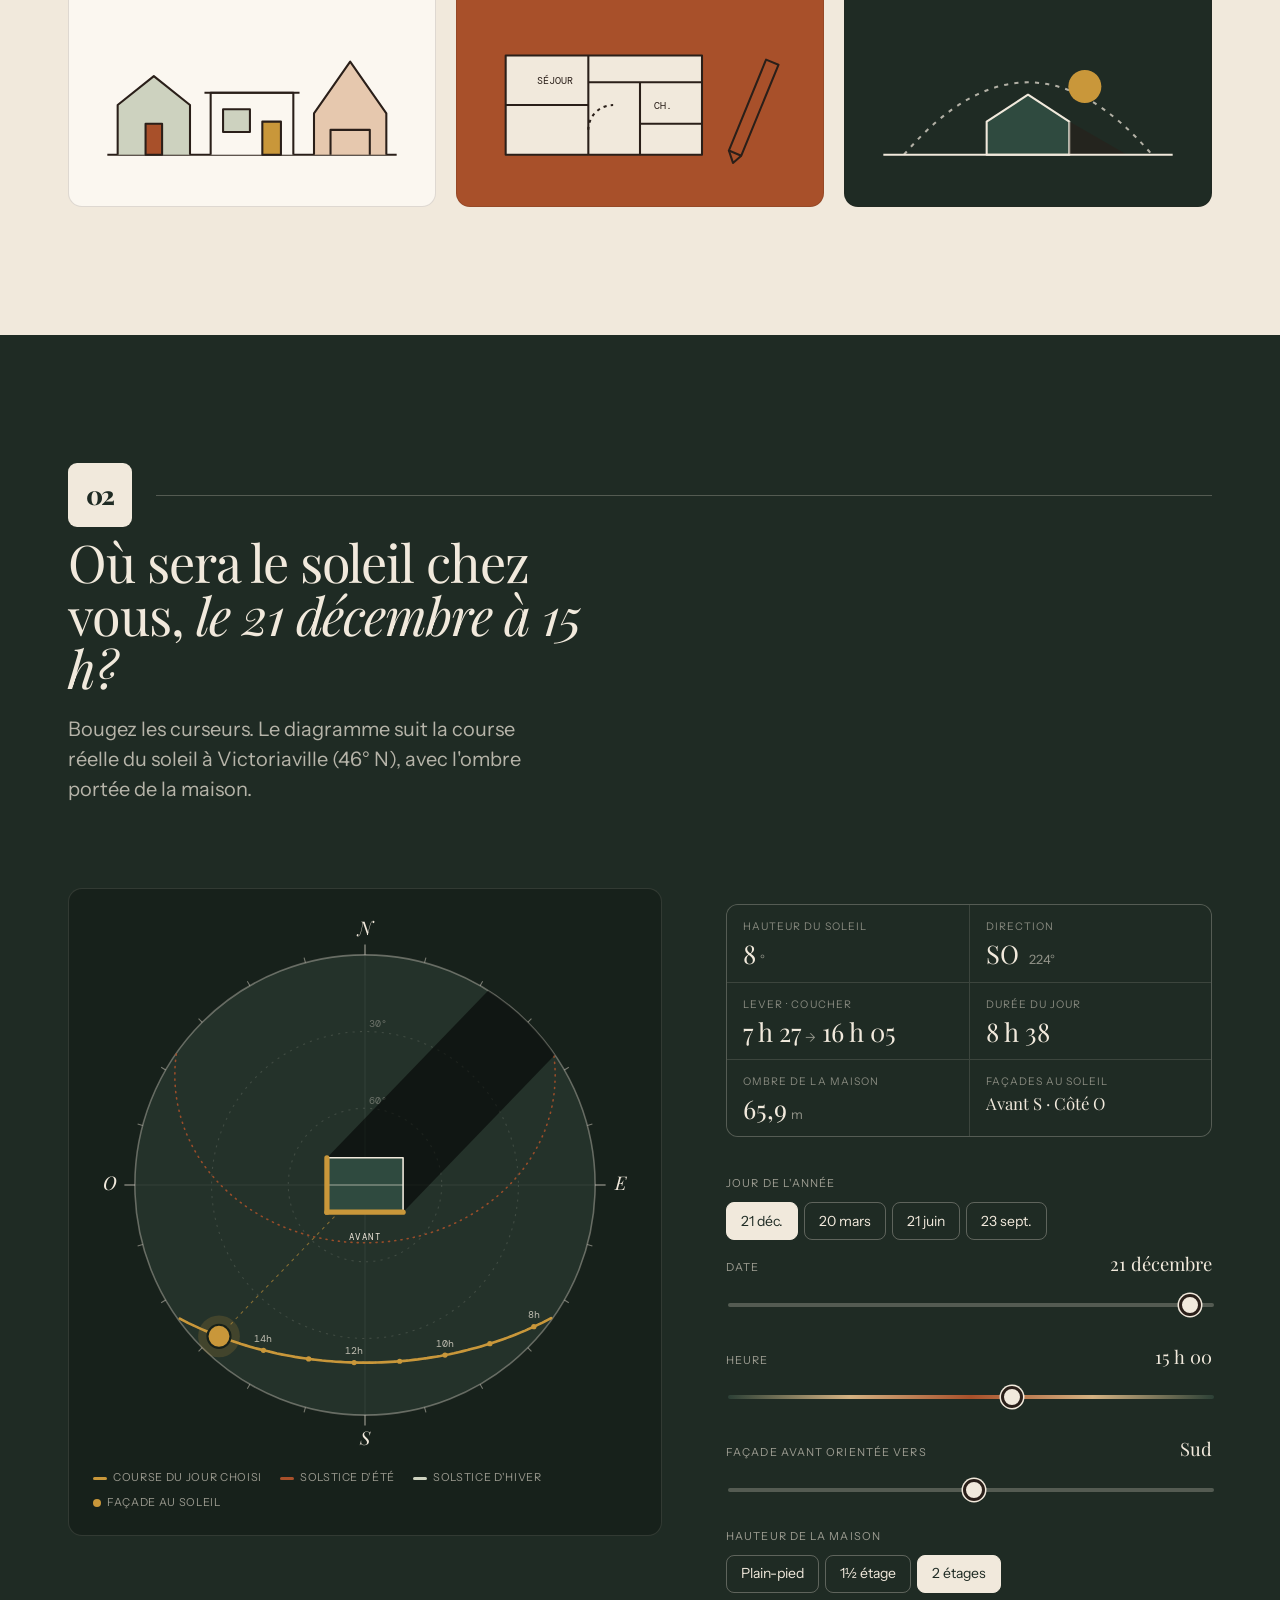
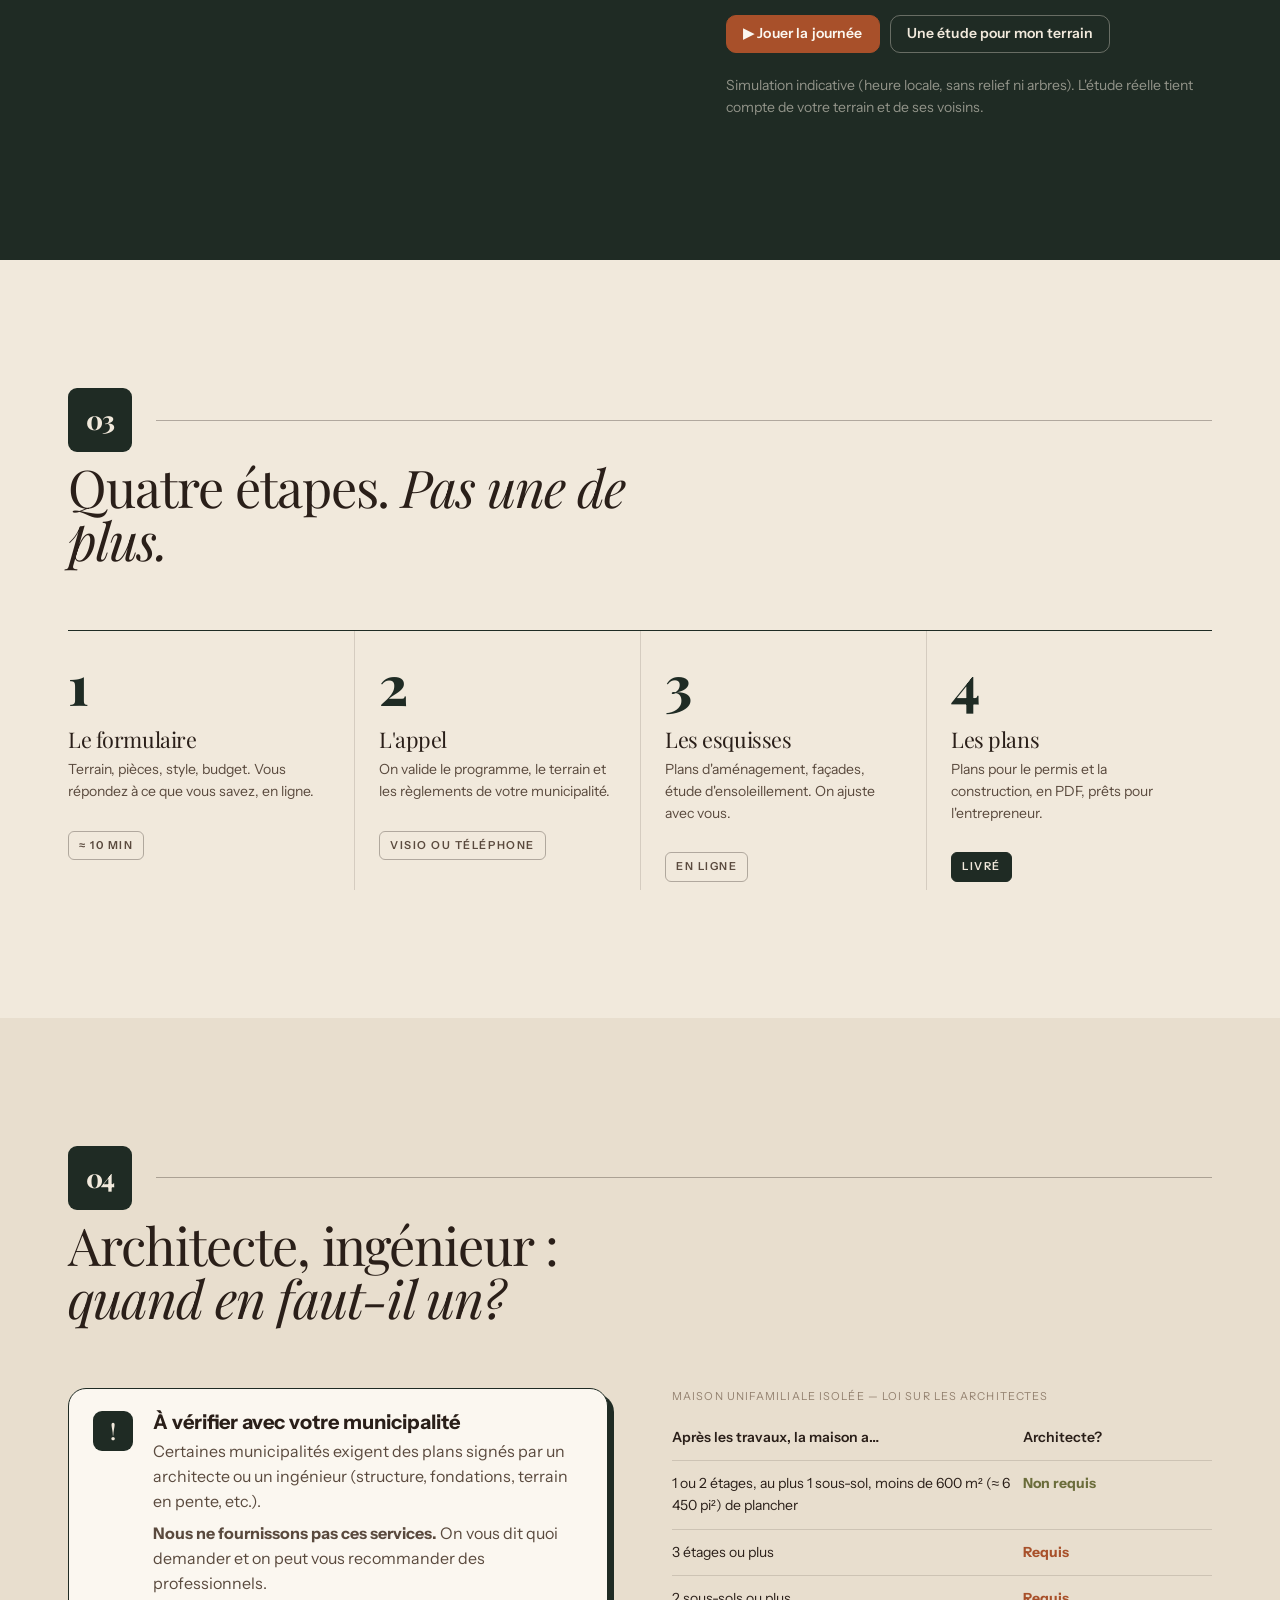
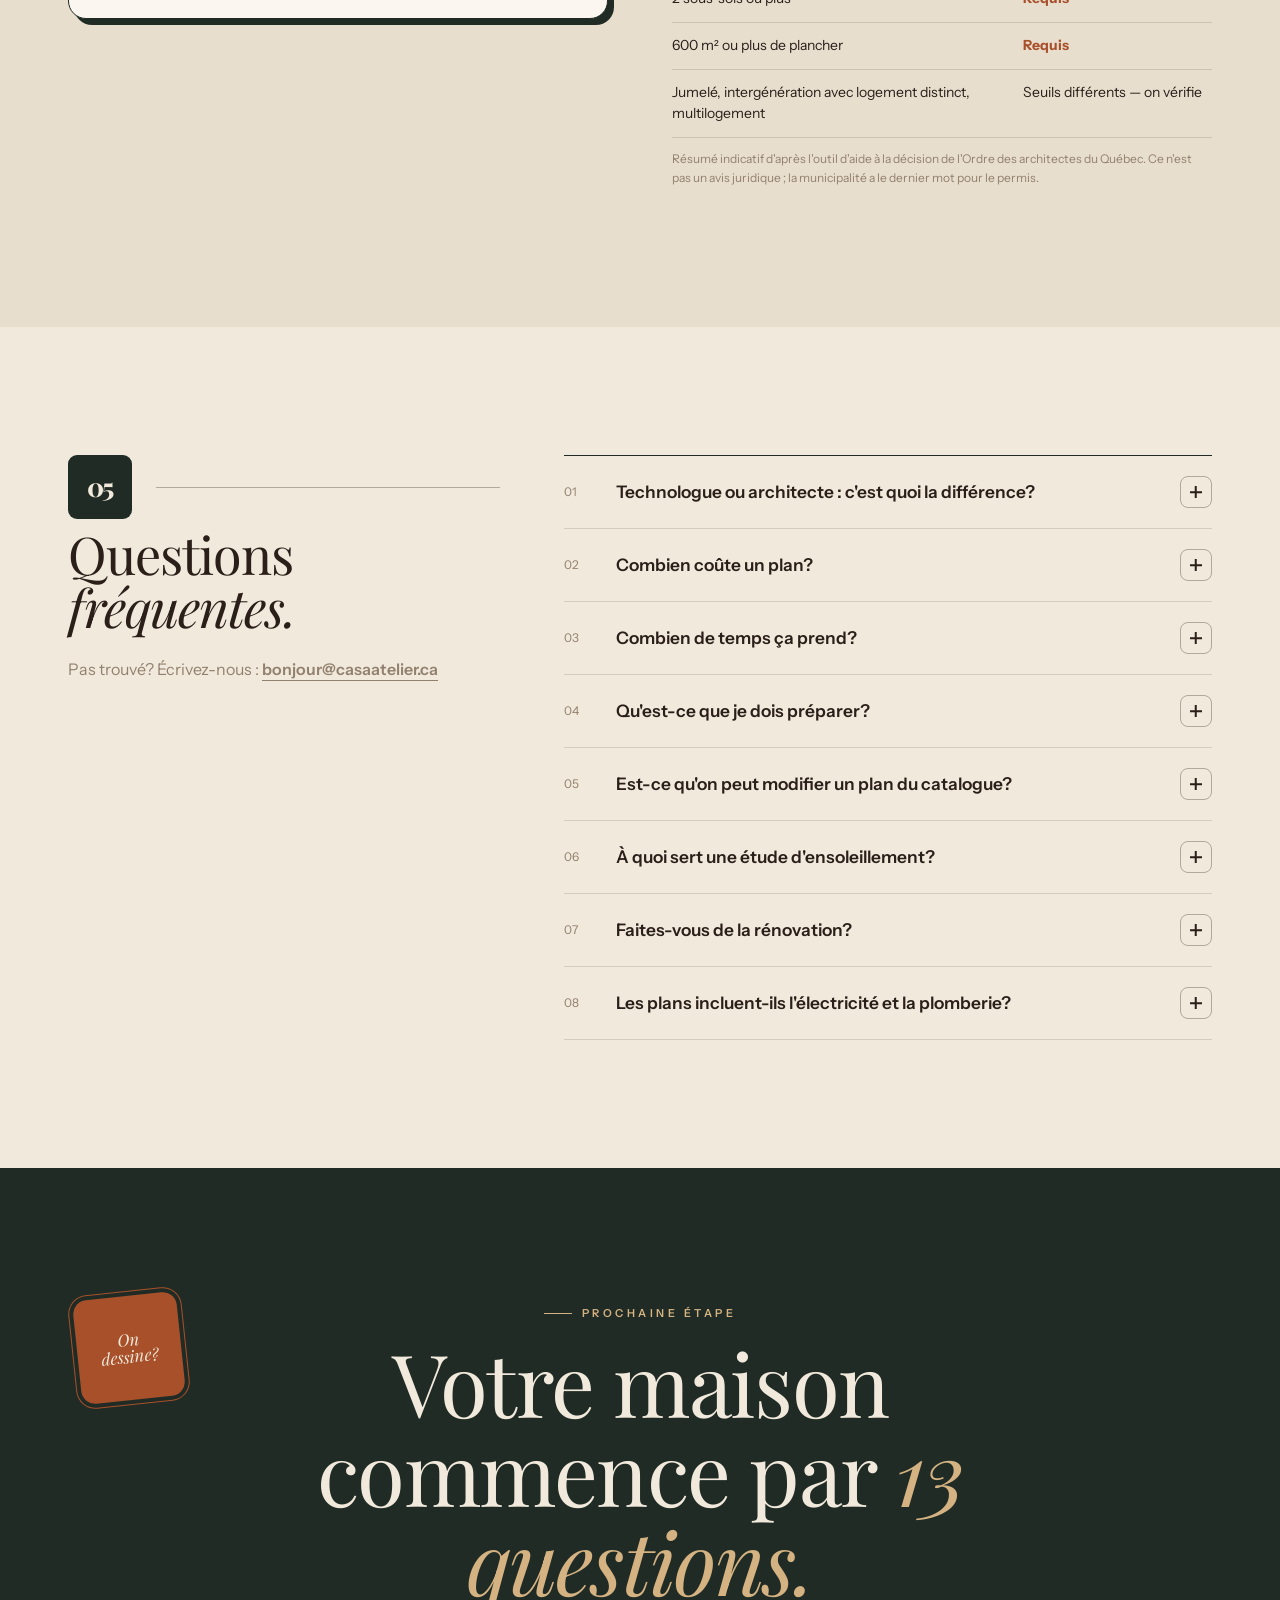
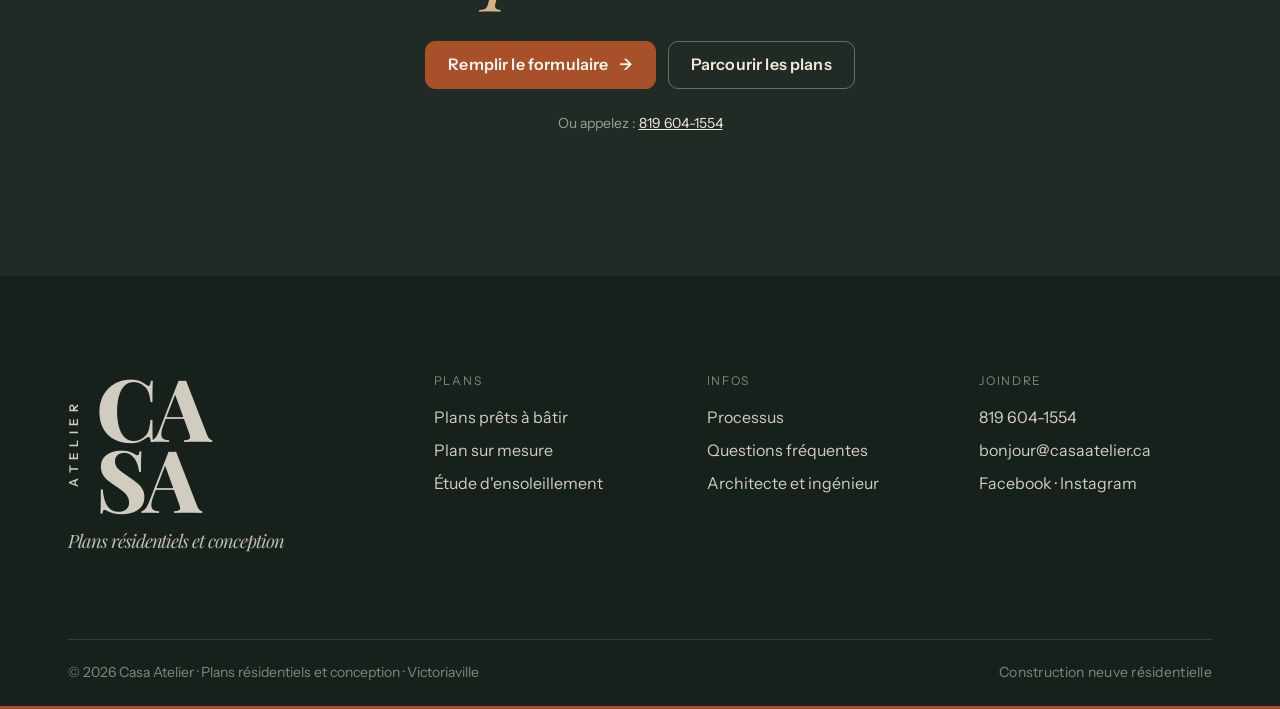
==== commit 6928916a: "Bouton du menu lisible (texte crème, survol vert forêt) et versions des fichiers pour vider le cache" ====
--- a/index.html
+++ b/index.html
@@ -15,8 +15,8 @@
   <link rel="preconnect" href="https://fonts.googleapis.com">
   <link rel="preconnect" href="https://fonts.gstatic.com" crossorigin>
   <link href="https://fonts.googleapis.com/css2?family=DM+Mono:wght@400;500&family=Playfair+Display:ital,wght@0,400..900;1,400..900&family=Instrument+Sans:wght@400;500;600;700&display=swap" rel="stylesheet">
-  <link rel="stylesheet" href="css/base.css">
-  <link rel="stylesheet" href="css/accueil.css">
+  <link rel="stylesheet" href="css/base.css?v=3">
+  <link rel="stylesheet" href="css/accueil.css?v=3">
 </head>
 <body>
   <a class="skip" href="#contenu">Aller au contenu</a>
@@ -436,8 +436,8 @@
     <div class="stripes stripes--thin" aria-hidden="true"><span></span><span></span><span></span><span></span></div>
   </footer>
 
-  <script src="js/config.js"></script>
-  <script src="js/site.js"></script>
-  <script src="js/soleil.js"></script>
+  <script src="js/config.js?v=3"></script>
+  <script src="js/site.js?v=3"></script>
+  <script src="js/soleil.js?v=3"></script>
 </body>
 </html>
--- a/css/base.css
+++ b/css/base.css
@@ -498,3 +498,10 @@
 ::selection { background: var(--forest); color: var(--paper); }
 :focus-visible { outline-color: var(--tangerine); }
 .nav { background: rgba(241, 233, 220, 0.82); }
+
+/* Bouton « Démarrer mon projet » du menu : texte crème sur rouille, survol vert forêt (comme la tuile du logo) */
+.nav__links a.btn,
+.nav__links a.btn:hover,
+.nav__links a.btn[aria-current="page"] { color: var(--white); font-weight: 600; }
+.nav__links a.btn { background: var(--tangerine); border-color: var(--tangerine); padding: 0 18px; }
+.nav__links a.btn:hover { background: var(--forest); border-color: var(--forest); }
